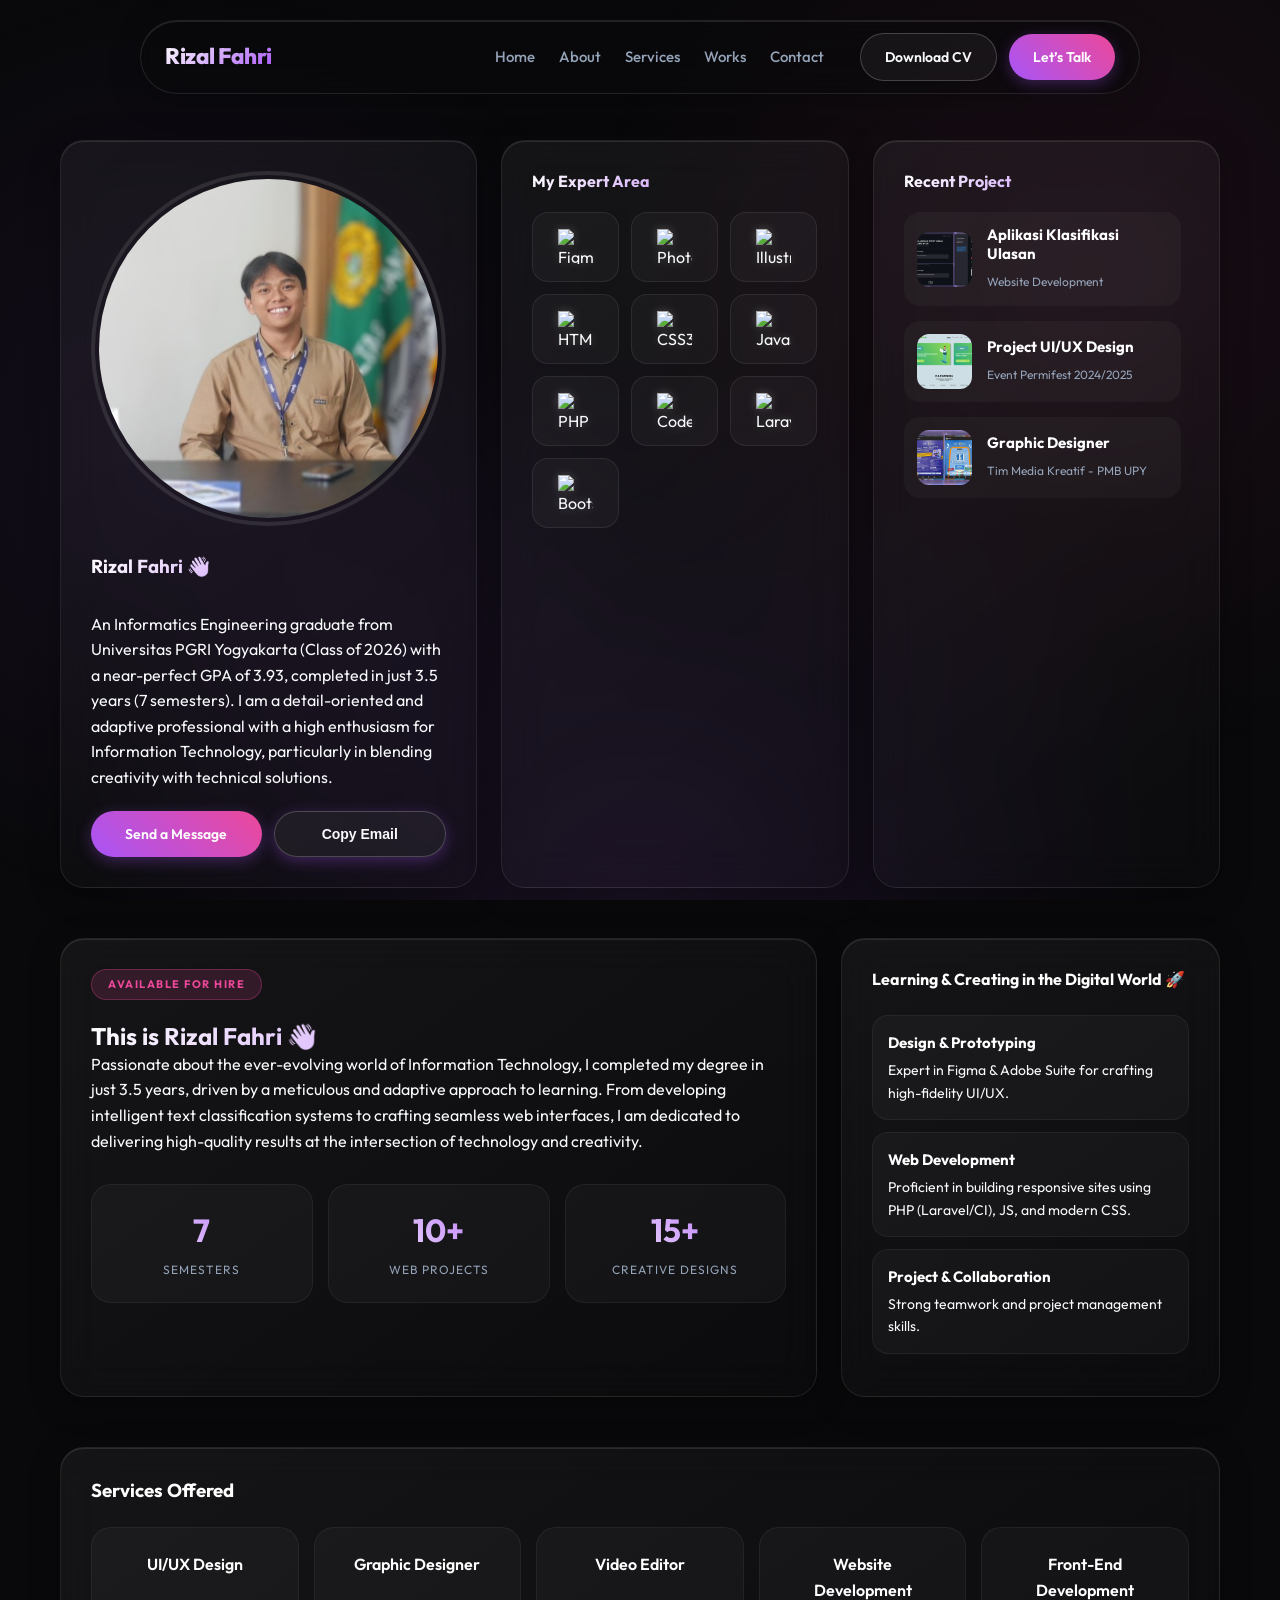
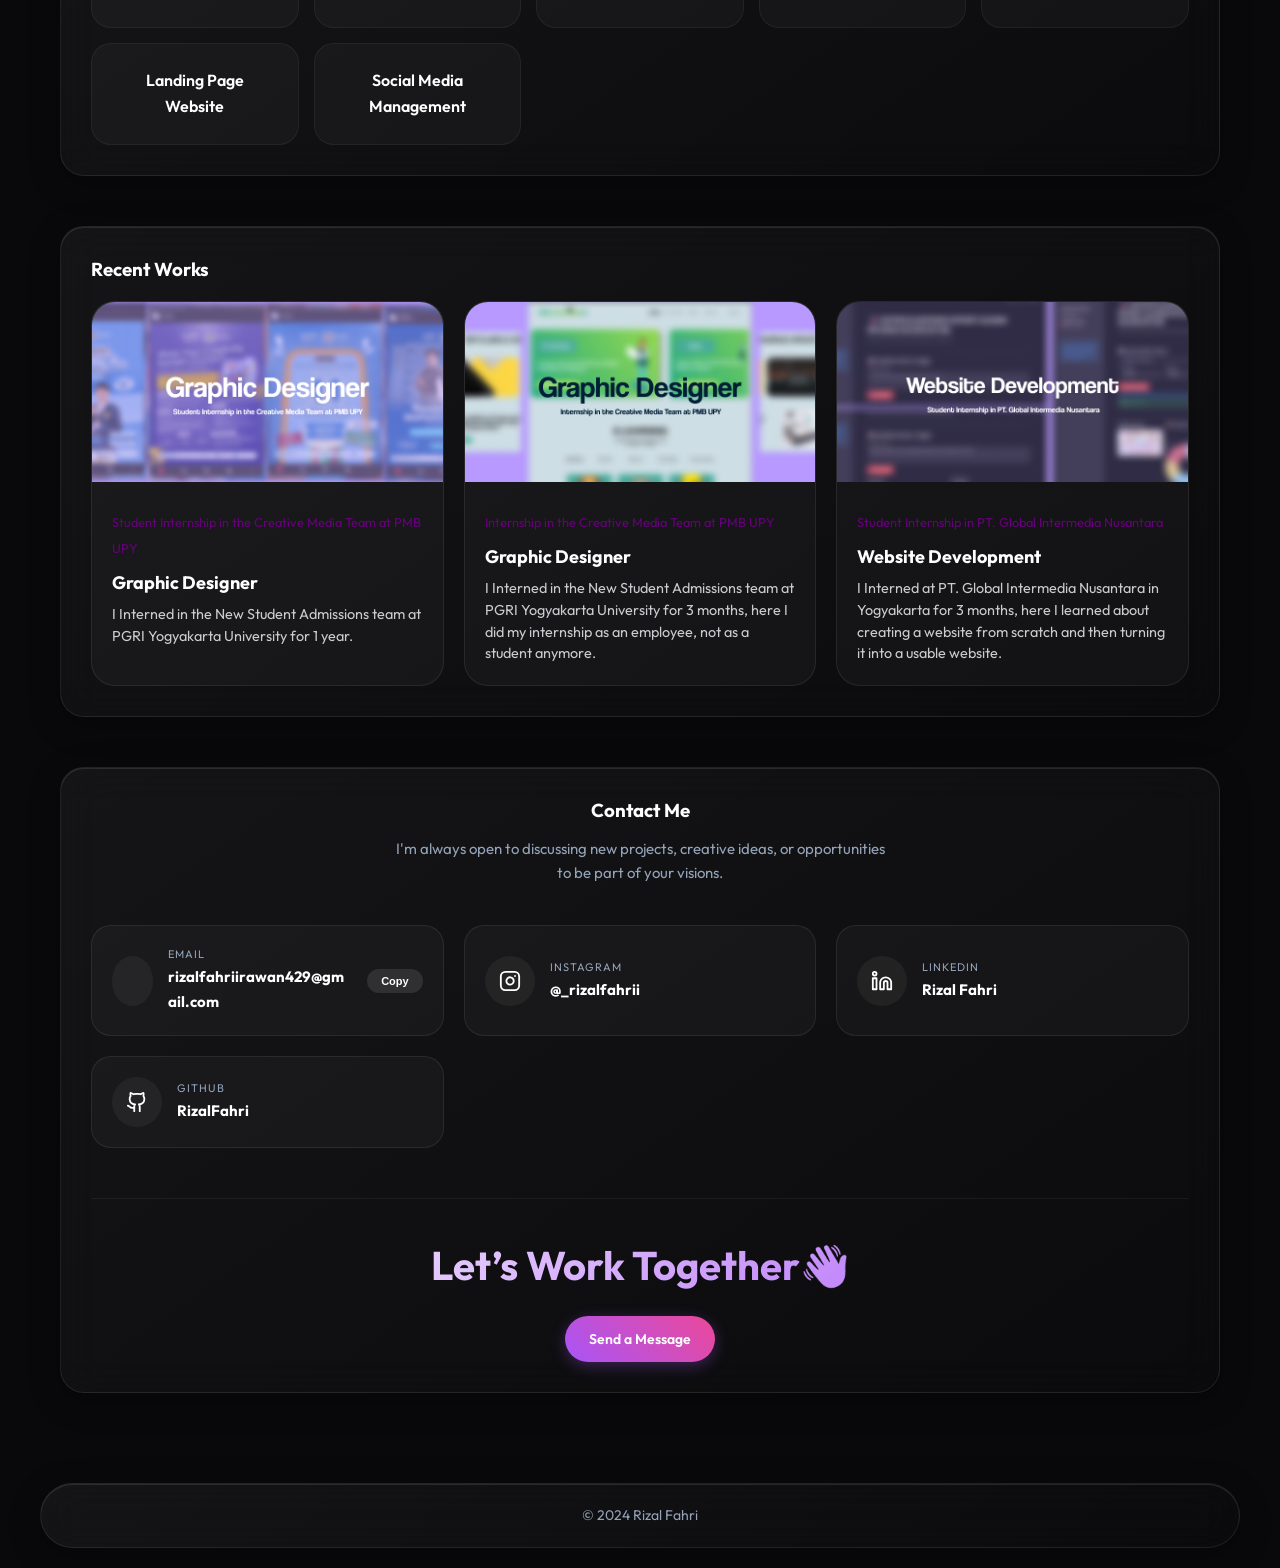
==== index.html @ 6d5fc20e "style: apply AOS strictly to main sections to prevent visual overload" ====
<!DOCTYPE html>
<html lang="id">
<head>
    <meta charset="UTF-8">
    <title>Rizal Fahri | Portfolio</title>
    <meta name="viewport" content="width=device-width, initial-scale=1.0">
    <meta name="google-site-verification" content="IC902IJQ_euRSsDxAEiybWYISAtaV1A0xM_byWF16GA" />
    <link rel="stylesheet" href="style.css">

    <meta name="description" content="Portfolio Rizal Fahri - UI/UX Designer, Web Developer, Graphic Designer">
    <link rel="canonical" href="https://rizalfahri.github.io">
    
    <link rel="preconnect" href="https://fonts.googleapis.com">
    <link rel="preconnect" href="https://fonts.gstatic.com" crossorigin>
    <link href="https://fonts.googleapis.com/css2?family=Outfit:wght@300;400;500;600;700;800&family=Inter:wght@400;500;600&display=swap" rel="stylesheet">
    
    <script type="application/ld+json">
    {
      "@context": "https://schema.org",
      "@type": "Person",
      "name": "Rizal Fahri",
      "url": "https://rizalfahri.github.io",
      "image": "https://rizalfahri.github.io/img/profile.jpg",
      "sameAs": [
        "https://www.instagram.com/_rizalfahrii",
        "https://www.linkedin.com/in/rizal-fahri",
        "https://github.com/RizalFahri"
      ]
    }
    </script>
    <script src="https://unpkg.com/lucide@latest"></script>
    <link href="https://unpkg.com/aos@2.3.1/dist/aos.css" rel="stylesheet">
</head>
<body>
<!-- TsParticles Constellation Background -->
<div id="tsparticles" style="position: fixed; top: 0; left: 0; width: 100%; height: 100%; z-index: -2; pointer-events: none;"></div>

<div class="wrapper">

    <header class="navbar glass">
        <div class="logo text-gradient">Rizal Fahri</div>

        <button class="menu-toggle" id="mobile-menu" aria-label="Toggle Menu">
            <i data-lucide="menu"></i>
        </button>

        <div class="nav-wrapper" id="nav-wrapper">
            <nav>
                <a href="#home" class="nav-link">Home</a>
                <a href="#about" class="nav-link">About</a>
                <a href="#services" class="nav-link">Services</a>
                <a href="#works" class="nav-link">Works</a>
                <a href="#contact" class="nav-link">Contact</a>
            </nav>
            
            <div class="header-actions">
                <a href="https://drive.google.com/file/d/1t-obPDMYSsohDM541l-OSlqkUqWXRCh9/view?usp=sharing" class="btn-cv nav-link" target="_blank" rel="noopener noreferrer">Download CV</a>            
                <a href="https://wa.me/62895380604290?text=Halo%20Rizal,%20saya%20tertarik%20bekerja%20sama%20dengan%20Anda!" 
                    class="talk nav-link" 
                    target="_blank" 
                    rel="noopener noreferrer">
                    Let’s Talk
                </a>
            </div>
        </div>
    </header>

    <main class="container">

        <section id="home" class="grid-home">
            <div class="card profile glass">
                <img src="img/profile.jpg" alt="Profile">
                <h3 class="text-gradient">Rizal Fahri 👋</h3>
                <p class="role"><span id="typed-role"></span></p>
                <p class="desc"><br>
                    An Informatics Engineering graduate from Universitas PGRI Yogyakarta (Class of 2026) with a near-perfect GPA of 3.93, completed in just 3.5 years (7 semesters). I am a detail-oriented and adaptive professional with a high enthusiasm for Information Technology, particularly in blending creativity with technical solutions.
                </p>
                <div class="profile-actions">
                    <a href="mailto:rizalfahriirawan429@gmail.com?subject=Tanya%20Seputar%20Project&body=Halo%20Rizal," 
                    class="btn" 
                    title="Kirim Email Langsung">
                    Send a Message
                    </a>

                    <button class="btn outline" id="copyEmailBtn" onclick="copyEmail()">
                        Copy Email
                    </button>
                </div>
            </div>

            <div class="card glass">
                <h4 class="text-gradient">My Expert Area</h4>
                <div class="expert-grid-icons">
                    <div class="glass-icon-box" title="Figma">
                        <img src="https://upload.wikimedia.org/wikipedia/commons/3/33/Figma-logo.svg" alt="Figma">
                    </div>
                    <div class="glass-icon-box" title="Adobe Photoshop">
                        <img src="https://upload.wikimedia.org/wikipedia/commons/a/af/Adobe_Photoshop_CC_icon.svg" alt="Photoshop">
                    </div>
                    <div class="glass-icon-box" title="Adobe Illustrator">
                        <img src="https://upload.wikimedia.org/wikipedia/commons/f/fb/Adobe_Illustrator_CC_icon.svg" alt="Illustrator">
                    </div>
                    <div class="glass-icon-box" title="HTML5">
                        <img src="https://upload.wikimedia.org/wikipedia/commons/3/38/HTML5_Badge.svg" alt="HTML5">
                    </div>
                    <div class="glass-icon-box" title="CSS3">
                        <img src="https://upload.wikimedia.org/wikipedia/commons/6/62/CSS3_logo.svg" alt="CSS3">
                    </div>
                    <div class="glass-icon-box" title="JavaScript">
                        <img src="https://upload.wikimedia.org/wikipedia/commons/9/99/Unofficial_JavaScript_logo_2.svg" alt="JavaScript">
                    </div>
                    <div class="glass-icon-box" title="PHP">
                        <img src="https://upload.wikimedia.org/wikipedia/commons/2/27/PHP-logo.svg" alt="PHP">
                    </div>
                    <div class="glass-icon-box" title="CodeIgniter">
                        <img src="https://cdn.worldvectorlogo.com/logos/codeigniter.svg" alt="CodeIgniter">
                    </div>
                    <div class="glass-icon-box" title="Laravel">
                        <img src="https://upload.wikimedia.org/wikipedia/commons/9/9a/Laravel.svg" alt="Laravel">
                    </div>
                    <div class="glass-icon-box" title="Bootstrap">
                        <img src="https://upload.wikimedia.org/wikipedia/commons/b/b2/Bootstrap_logo.svg" alt="Bootstrap">
                    </div>
                </div>
            </div>

            <div class="card glass">
                <h4 class="text-gradient">Recent Project</h4>
                <div class="project-grid">
                    <a href="https://klasifikasiulasan-accessbyakai.streamlit.app/" class="project-item">
                        <div class="project-thumb">
                            <img src="img/Web Dev.png" alt="Sistem Informasi">
                        </div>
                        <div class="project-info">
                            <h5>Aplikasi Klasifikasi Ulasan</h5>
                            <span>Website Development</span>
                        </div>
                    </a>
                    <a href="https://www.figma.com/design/iWoaDqBZWLG7aKTeN2Ohsk/UI-UX-COMPETITION-%7C-HMPI-UPY?node-id=0-1&t=qcIzhTaEDErrctwC-1" class="project-item">
                        <div class="project-thumb">
                            <img src="img/UX.png" alt="UI/UX">
                        </div>
                        <div class="project-info">
                            <h5>Project UI/UX Design</h5>
                            <span>Event Permifest 2024/2025</span>
                        </div>
                    </a>
                    <a href="https://www.instagram.com/pmbupy/" class="project-item">
                        <div class="project-thumb">
                            <img src="img/DesainGrafis.png" alt="Graphic Design">
                        </div>
                        <div class="project-info">
                            <h5>Graphic Designer</h5>
                            <span>Tim Media Kreatif - PMB UPY</span>
                        </div>
                    </a>
                </div>
            </div>
        </section>

        <section id="about" class="grid-about">
            <div class="card glass about-main">
                <span class="badge">Available for Hire</span>
                <h2 class="text-gradient">This is Rizal Fahri 👋</h2>
                <p>
                    Passionate about the ever-evolving world of Information Technology, I completed my degree in just 3.5 years, driven by a meticulous and adaptive approach to learning. From developing intelligent text classification systems to crafting seamless web interfaces, I am dedicated to delivering high-quality results at the intersection of technology and creativity.
                </p>
                <div class="stats">
                    <div><strong>7</strong><span>Semesters</span></div>
                    <div><strong>10+</strong><span>Web Projects</span></div>
                    <div><strong>15+</strong><span>Creative Designs</span></div>
                </div>
            </div>
            <div class="card glass">
                <h4>Learning & Creating in the Digital World 🚀</h4><br>
                <div class="skill-group">
                    <div class="skill"><strong> Design & Prototyping</strong> Expert in Figma & Adobe Suite for crafting high-fidelity UI/UX.</div>
                    <div class="skill"><strong>Web Development</strong> Proficient in building responsive sites using PHP (Laravel/CI), JS, and modern CSS.</div>
                    <div class="skill"><strong>Project & Collaboration</strong> Strong teamwork and project management skills.</div>
                </div>
            </div>
        </section>

        <section id="services" class="card glass">
            <h3>Services Offered</h3>
            <div class="services">
                <div class="service">UI/UX Design</div>
                <div class="service">Graphic Designer</div>
                <div class="service">Video Editor</div>
                <div class="service">Website Development</div>
                <div class="service">Front-End Development</div>
                <div class="service">Landing Page Website</div>
                <div class="service">Social Media Management</div>
            </div>
        </section>

        <section id="works" class="card glass">
            <h3>Recent Works</h3>
            <div class="works-container" style="display: grid; grid-template-columns: repeat(auto-fit, minmax(300px, 1fr)); gap: 20px; margin-top: 20px;">
                
                <div class="work-card" style="background: rgba(255, 255, 255, 0.05); border-radius: 20px; overflow: hidden; border: 1px solid rgba(255, 255, 255, 0.1);">
                    <img src="img/graphdesg1.png" alt="NLP Project" style="width: 100%; height: 180px; object-fit: cover;">
                    <div style="padding: 20px;">
                        <span style="font-size: 0.8rem; color: #67007c;">Student Internship in the Creative Media Team at PMB UPY</span>
                        <h4 style="margin: 10px 0;">Graphic Designer</h4>
                        <p style="font-size: 0.9rem; opacity: 0.8; line-height: 1.5;">
                            I Interned in the New Student Admissions team at PGRI Yogyakarta University for 1 year.
                        </p>
                    </div>
                </div>

                <div class="work-card" style="background: rgba(255, 255, 255, 0.05); border-radius: 20px; overflow: hidden; border: 1px solid rgba(255, 255, 255, 0.1);">
                    <img src="img/graphdesg2.png" alt="UI/UX Design" style="width: 100%; height: 180px; object-fit: cover;">
                    <div style="padding: 20px;">
                        <span style="font-size: 0.8rem; color: #67007c;">Internship in the Creative Media Team at PMB UPY</span>
                        <h4 style="margin: 10px 0;">Graphic Designer</h4>
                        <p style="font-size: 0.9rem; opacity: 0.8; line-height: 1.5;">
                            I Interned in the New Student Admissions team at PGRI Yogyakarta University for 3 months, here I did my internship as an employee, not as a student anymore.
                        </p>
                    </div>
                </div>

                <div class="work-card" style="background: rgba(255, 255, 255, 0.05); border-radius: 20px; overflow: hidden; border: 1px solid rgba(255, 255, 255, 0.1);">
                    <img src="img/webdev2.png" alt="Graphic Design" style="width: 100%; height: 180px; object-fit: cover;">
                    <div style="padding: 20px;">
                        <span style="font-size: 0.8rem; color: #67007c;">Student Internship in PT. Global Intermedia Nusantara</span>
                        <h4 style="margin: 10px 0;">Website Development</h4>
                        <p style="font-size: 0.9rem; opacity: 0.8; line-height: 1.5;">
                            I Interned at PT. Global Intermedia Nusantara in Yogyakarta for 3 months, here I learned about creating a website from scratch and then turning it into a usable website.
                        </p>
                    </div>
                </div>

            </div>
        </section>

        <section id="contact">
            <div class="card glass">
                <div class="contact-header">
                    <h3>Contact Me</h3>
                    <p>I'm always open to discussing new projects, creative ideas, or opportunities to be part of your visions.</p>
                </div>

                <div class="contact-grid">
                    <div class="contact-item-box">
                        <div class="contact-icon">
                            <i data-lucide="mail"></i>
                        </div>
                        <div class="contact-text">
                            <span>Email</span>
                            <strong>rizalfahriirawan429@gmail.com</strong>
                        </div>
                        <button class="copy-small" onclick="copyText('rizalfahriirawan429@gmail.com', this)">Copy</button>
                    </div>

                    <a href="https://instagram.com/_rizalfahrii" target="_blank" rel="noopener" class="contact-item-box link">
                        <div class="contact-icon">
                            <svg xmlns="http://www.w3.org/2000/svg" width="24" height="24" viewBox="0 0 24 24" fill="none" stroke="currentColor" stroke-width="2" stroke-linecap="round" stroke-linejoin="round" class="lucide lucide-instagram"><rect width="20" height="20" x="2" y="2" rx="5" ry="5"/><path d="M16 11.37A4 4 0 1 1 12.63 8 4 4 0 0 1 16 11.37z"/><line x1="17.5" x2="17.51" y1="6.5" y2="6.5"/></svg>
                        </div>
                        <div class="contact-text">
                            <span>Instagram</span>
                            <strong>@_rizalfahrii</strong>
                        </div>
                    </a>

                    <a href="https://linkedin.com/in/rizal-fahri" target="_blank" rel="noopener" class="contact-item-box link">
                        <div class="contact-icon">
                            <svg xmlns="http://www.w3.org/2000/svg" width="24" height="24" viewBox="0 0 24 24" fill="none" stroke="currentColor" stroke-width="2" stroke-linecap="round" stroke-linejoin="round" class="lucide lucide-linkedin"><path d="M16 8a6 6 0 0 1 6 6v7h-4v-7a2 2 0 0 0-2-2 2 2 0 0 0-2 2v7h-4v-7a6 6 0 0 1 6-6z"/><rect width="4" height="12" x="2" y="9"/><circle cx="4" cy="4" r="2"/></svg>
                        </div>
                        <div class="contact-text">
                            <span>LinkedIn</span>
                            <strong>Rizal Fahri</strong>
                        </div>
                    </a>

                    <a href="https://github.com/RizalFahri" target="_blank" rel="noopener" class="contact-item-box link">
                        <div class="contact-icon">
                            <svg xmlns="http://www.w3.org/2000/svg" width="24" height="24" viewBox="0 0 24 24" fill="none" stroke="currentColor" stroke-width="2" stroke-linecap="round" stroke-linejoin="round" class="lucide lucide-github"><path d="M15 22v-4a4.8 4.8 0 0 0-1-3.5c3 0 6-2 6-5.5.08-1.25-.27-2.48-1-3.5.28-1.15.28-2.35 0-3.5 0 0-1 0-3 1.5-2.64-.5-5.36-.5-8 0C6 2 5 2 5 2c-.3 1.15-.3 2.35 0 3.5A5.403 5.403 0 0 0 4 9c0 3.5 3 5.5 6 5.5-.39.49-.68 1.05-.85 1.65-.17.6-.22 1.23-.15 1.85v4"/><path d="M9 18c-4.51 2-5-2-7-2"/></svg>
                        </div>
                        <div class="contact-text">
                            <span>GitHub</span>
                            <strong>RizalFahri</strong>
                        </div>
                    </a>
                </div>

                <div class="cta-footer">
                    <h2 class="text-gradient">Let’s Work Together👋</h2>
                    <a href="mailto:rizalfahriirawan429@gmail.com?subject=Tanya%20Seputar%20Project&body=Halo%20Rizal," 
                    class="talk" 
                    title="Kirim Email Langsung">
                    Send a Message
                    </a>
                </div>
            </div>
        </section>

    </main>

    <footer class="footer glass">
        <span>© 2024 Rizal Fahri</span>
    </footer>

</div>
<script>
    // Inisialisasi ikon Lucide
    lucide.createIcons();

    // Fungsi Copy Email
    function copyEmail() {
        const email = "rizalfahriirawan429@gmail.com"; 
        
        navigator.clipboard.writeText(email).then(() => {
            const btn = document.getElementById('copyEmailBtn');
            const originalText = btn.innerText;
            
            btn.innerText = "Copied! ✅";
            btn.classList.add('copied');
            
            setTimeout(() => {
                btn.innerText = originalText;
                btn.classList.remove('copied');
            }, 2000);
        }).catch(err => {
            console.error('Gagal menyalin: ', err);
        });
    }

    // Fungsi Copy Text untuk contact item
    function copyText(text, btn) {
        navigator.clipboard.writeText(text).then(() => {
            const originalText = btn.innerText;
            btn.innerText = "Copied!";
            btn.style.background = "#4BB543";
            setTimeout(() => {
                btn.innerText = originalText;
                btn.style.background = "";
            }, 2000);
        });
    }

    // Mobile Menu Toggle
    const mobileMenuBtn = document.getElementById('mobile-menu');
    const navWrapper = document.getElementById('nav-wrapper');
    const navLinks = document.querySelectorAll('.nav-link');

    mobileMenuBtn.addEventListener('click', () => {
        navWrapper.classList.toggle('active');
        const isActive = navWrapper.classList.contains('active');
        mobileMenuBtn.innerHTML = `<i data-lucide="${isActive ? 'x' : 'menu'}"></i>`;
        lucide.createIcons();
    });

    navLinks.forEach(link => {
        link.addEventListener('click', () => {
            if (navWrapper.classList.contains('active')) {
                navWrapper.classList.remove('active');
                mobileMenuBtn.innerHTML = `<i data-lucide="menu"></i>`;
                lucide.createIcons();
            }
        });
    });
</script>

<script src="https://unpkg.com/aos@2.3.1/dist/aos.js"></script>
<script>
    // Auto-attach animation attributes dynamically for main sections only
    document.querySelectorAll('section').forEach((el, i) => {
        if (!el.hasAttribute('data-aos')) {
            // Terbang silang: Kiri atau Kanan secara bergantian per blok besar (section)
            const direction = (i % 2 === 0) ? 'fade-right' : 'fade-left';
            el.setAttribute('data-aos', direction);
        }
    });

    AOS.init({
        duration: 1000,
        easing: 'ease-out-cubic',
        once: true,
        offset: 50
    });
</script>

<!-- Auto Typing effect for WOW factor -->
<script src="https://unpkg.com/typed.js@2.1.0/dist/typed.umd.js"></script>

<!-- Vanilla-Tilt for 3D Holographic Cards -->
<script src="https://cdnjs.cloudflare.com/ajax/libs/vanilla-tilt/1.8.0/vanilla-tilt.min.js"></script>

<!-- tsParticles for Star Constellation Background -->
<script src="https://cdn.jsdelivr.net/npm/tsparticles@2/tsparticles.bundle.min.js"></script>

<script>
    // Typed.js
    new Typed('#typed-role', {
      strings: ['UI/UX Designer', 'Web Developer', 'Graphic Designer', 'Creative Developer'],
      typeSpeed: 60,
      backSpeed: 40,
      backDelay: 2000,
      loop: true,
      cursorChar: '_'
    });

    // Vanilla-Tilt (apply to all glass cards except navbar)
    if (window.matchMedia("(pointer: fine)").matches) {
        VanillaTilt.init(document.querySelectorAll(".glass:not(.navbar)"), {
            max: 5,
            speed: 400,
            glare: true,
            "max-glare": 0.15,
        });

    }

    // Initialize tsParticles Constellation only on desktop to guarantee smooth scrolling on mobile
    if (window.innerWidth > 768) {
        tsParticles.load("tsparticles", {
          fpsLimit: 60,
      particles: {
        color: { value: "#ffffff" },
        links: {
          color: "#a855f7",
          distance: 150,
          enable: true,
          opacity: 0.2,
          width: 1
        },
        move: {
          enable: true,
          speed: 1,
          direction: "none",
          random: false,
          straight: false,
          outModes: "out"
        },
        number: {
          density: { enable: true, area: 800 },
          value: 40
        },
        opacity: { value: 0.3 },
        shape: { type: "circle" },
        size: { value: { min: 1, max: 3 } }
      },
      interactivity: {
        detectsOn: "window",
        events: {
          onHover: { enable: true, mode: "grab" },
          resize: true
        },
        modes: {
          grab: { distance: 200, links: { opacity: 0.5 } }
        }
      },
      detectRetina: true
    });
    }
</script>

</body>
</html>
---- style.css ----
/* --- 1. ROOT VARIABLES --- */
:root {
    --primary-color: #a855f7; /* Neon purple */
    --secondary-color: #ec4899; /* Neon pink */
    --accent-glow: rgba(168, 85, 247, 0.5);
    
    --bg-dark: #09090b; /* Deep black/grey */
    --text-main: #f8fafc;
    --text-muted: #94a3b8;
    
    --glass-bg: rgba(255, 255, 255, 0.03);
    --glass-border: rgba(255, 255, 255, 0.08);
    
    /* Spasi (Gap) */
    --container-gap: 50px;     
    --card-gap: 24px;          
    --card-padding: 30px;      
}

/* --- 2. RESET & BASE --- */
* { margin: 0; padding: 0; box-sizing: border-box; }

html {
    min-height: 100%;
    scroll-behavior: smooth;
    background-color: var(--bg-dark);
}

body {
    font-family: 'Outfit', 'Inter', system-ui, -apple-system, sans-serif;
    color: var(--text-main);
    line-height: 1.6;
    background-image: 
        radial-gradient(circle at 15% 50%, rgba(168, 85, 247, 0.08) 0%, transparent 40%),
        radial-gradient(circle at 85% 30%, rgba(236, 72, 153, 0.08) 0%, transparent 40%),
        radial-gradient(circle at 50% 100%, rgba(168, 85, 247, 0.1) 0%, transparent 50%);
    background-attachment: fixed;
    overflow-x: hidden;
}

/* Typography Enhancements */
h1, h2, h3, h4, h5 {
    color: #fff;
    font-weight: 700;
    line-height: 1.3;
}
.text-gradient {
    background: linear-gradient(135deg, #fff, #a855f7);
    -webkit-background-clip: text;
    background-clip: text;
    -webkit-text-fill-color: transparent;
}

/* --- 3. LAYOUT WRAPPER --- */
.wrapper { min-height: 100vh; display: flex; flex-direction: column; }
.container { flex: 1; max-width: 1200px; margin: 0 auto; padding: 140px 20px 0; }

/* Global Buttons */
.talk, .btn {
    display: inline-flex; align-items: center; justify-content: center;
    background: linear-gradient(45deg, var(--primary-color), var(--secondary-color));
    color: #fff !important;
    padding: 12px 24px; border-radius: 100px; /* Pill shape */
    font-weight: 600; font-size: 14px; text-decoration: none; border: none; cursor: pointer;
    box-shadow: 0 4px 15px rgba(168, 85, 247, 0.3);
    transition: all 0.3s ease;
    position: relative; overflow: hidden;
}
.talk::after, .btn::after {
    content: ''; position: absolute;
    top: -50%; left: -60%; width: 20%; height: 200%;
    background: rgba(255,255,255,0.3);
    transform: rotate(30deg);
    transition: all 0.6s ease-in-out;
}
.talk:hover::after, .btn:hover::after {
    left: 120%;
}
.talk:hover, .btn:hover {
    transform: translateY(-2px) scale(1.02);
    box-shadow: 0 8px 25px rgba(236, 72, 153, 0.5);
}

.btn.outline, .btn-cv {
    display: inline-flex; align-items: center; justify-content: center;
    background: rgba(255, 255, 255, 0.05);
    border: 1px solid rgba(255, 255, 255, 0.2);
    color: var(--text-main) !important;
    padding: 12px 24px; border-radius: 100px;
    font-weight: 600; font-size: 14px; text-decoration: none;
    transition: all 0.3s ease;
}
.btn.outline:hover, .btn-cv:hover {
    background: rgba(255, 255, 255, 0.1);
    border-color: #fff;
}
.btn.copied { background: #10b981; border-color: #10b981; color: #fff !important; box-shadow: 0 4px 15px rgba(16, 185, 129, 0.4); }

.profile-actions { display: flex; gap: 12px; margin-top: 20px; }
.profile-actions .btn { flex: 1; }

section { scroll-margin-top: 140px; margin-bottom: var(--container-gap); }

/* --- 4. GLASS COMPONENT --- */
.glass {
    background: linear-gradient(145deg, rgba(255,255,255,0.05) 0%, rgba(255,255,255,0.01) 100%);
    backdrop-filter: blur(20px); -webkit-backdrop-filter: blur(20px);
    border-radius: 24px;
    border: 1px solid var(--glass-border);
    box-shadow: 0 8px 32px 0 rgba(0, 0, 0, 0.3), inset 0 1px 0 rgba(255,255,255,0.1);
    transition: transform 0.4s cubic-bezier(0.175, 0.885, 0.32, 1.275), box-shadow 0.4s ease, border-color 0.4s ease;
}
.card { padding: var(--card-padding); }
.glass:hover {
    border-color: rgba(168, 85, 247, 0.3);
    box-shadow: 0 15px 40px rgba(168, 85, 247, 0.15), inset 0 1px 0 rgba(255,255,255,0.2);
}

/* --- 5. NAVBAR --- */
.navbar {
    position: fixed; top: 20px; left: 50%; transform: translateX(-50%);
    max-width: 1000px; width: calc(100% - 40px);
    padding: 12px 24px;
    display: flex; justify-content: space-between; align-items: center;
    z-index: 1000;
    border-radius: 100px; /* pill navbar */
    background: rgba(9, 9, 11, 0.5); /* dark glass */
    border: 1px solid rgba(255,255,255,0.1);
    backdrop-filter: blur(20px); -webkit-backdrop-filter: blur(20px);
}
.navbar .logo { font-weight: 800; font-size: 1.4rem; color: #fff; letter-spacing: -0.5px; }
.nav-wrapper { display: flex; align-items: center; gap: 24px; }
.navbar nav { display: flex; align-items: center; }
.navbar nav a {
    margin: 0 12px; font-size: 15px; font-weight: 500;
    color: var(--text-muted); text-decoration: none; transition: 0.3s;
}
.navbar nav a:hover { color: #fff; text-shadow: 0 0 10px rgba(255,255,255,0.5); }
.header-actions { display: flex; gap: 12px; align-items: center; }

.menu-toggle { display: none; background: transparent; border: none; color: #fff; cursor: pointer; font-size: 24px; }

/* --- 6. HOME --- */
.grid-home { display: grid; grid-template-columns: 1.2fr 1fr 1fr; gap: var(--card-gap); }
.profile img { width: 100%; border-radius: 50%; aspect-ratio: 1; object-fit: cover; margin-bottom: 20px; border: 4px solid rgba(255,255,255,0.1); padding: 4px; transition: transform 0.5s ease; }
.profile:hover img { transform: scale(1.05) rotate(2deg); border-color: rgba(168,85,247,0.5); }
.role { font-size: 14px; font-weight: 600; color: var(--primary-color); margin-bottom: 8px; text-transform: uppercase; letter-spacing: 1px; }

/* --- 7. EXPERT AREA --- */
.expert-grid-icons { display: grid; grid-template-columns: repeat(auto-fill, minmax(65px, 1fr)); gap: 12px; margin-top: 20px; }
.glass-icon-box {
    background: rgba(255, 255, 255, 0.03); height: 70px; display: flex; align-items: center; justify-content: center;
    border-radius: 16px; border: 1px solid var(--glass-border); transition: 0.3s;
}
.glass-icon-box:hover { background: rgba(255, 255, 255, 0.1); transform: translateY(-5px) scale(1.1); box-shadow: 0 10px 20px rgba(0,0,0,0.5); border-color: rgba(168,85,247,0.4); }
.glass-icon-box img { max-width: 35px; max-height: 35px; filter: drop-shadow(0 0 5px rgba(255,255,255,0.2)); }

/* --- 8. RECENT PROJECTS --- */
.project-grid { display: grid; grid-template-columns: 1fr; gap: 15px; margin-top: 20px; max-height: 350px; overflow-y: auto; padding-right: 8px; }
.project-item {
    display: flex; align-items: center; gap: 15px; text-decoration: none; padding: 12px;
    background: rgba(255,255,255,0.03); border-radius: 16px; border: 1px solid transparent; transition: 0.3s;
}
.project-item:hover { background: rgba(255,255,255,0.08); border-color: rgba(168,85,247,0.3); transform: translateX(5px); }
.project-thumb { width: 55px; height: 55px; border-radius: 12px; overflow: hidden; flex-shrink: 0; }
.project-thumb img { width: 100%; height: 100%; object-fit: cover; }
.project-info h5 { font-size: 15px; color: #fff; margin-bottom: 4px; }
.project-info span { font-size: 12px; color: var(--text-muted); }

/* CSS Scrollbar for cool effect */
::-webkit-scrollbar { width: 8px; }
::-webkit-scrollbar-track { background: var(--bg-dark); }
::-webkit-scrollbar-thumb { background: rgba(255,255,255,0.1); border-radius: 10px; }
::-webkit-scrollbar-thumb:hover { background: var(--primary-color); }

/* --- 9. ABOUT --- */
.grid-about { display: grid; grid-template-columns: 2fr 1fr; gap: var(--card-gap); }
.badge {
    display: inline-block; background: rgba(236, 72, 153, 0.15); color: var(--secondary-color);
    padding: 6px 16px; border-radius: 100px; font-size: 11px; font-weight: 700; text-transform: uppercase;
    letter-spacing: 1.5px; margin-bottom: 20px; border: 1px solid rgba(236,72,153,0.3);
}
.stats { display: grid; grid-template-columns: repeat(3, 1fr); gap: 15px; margin-top: 30px; }
.stats div {
    background: rgba(255,255,255,0.03); padding: 20px 15px; border-radius: 20px; text-align: center;
    border: 1px solid rgba(255,255,255,0.05); transition: 0.3s;
}
.stats div:hover { transform: translateY(-5px); border-color: rgba(168,85,247,0.3); background: rgba(255,255,255,0.06); }
.stats strong { display: block; font-size: 2rem; background: linear-gradient(45deg, #fff, #a855f7); -webkit-background-clip: text; background-clip: text; -webkit-text-fill-color: transparent; }
.stats span { font-size: 12px; color: var(--text-muted); letter-spacing: 1px; text-transform: uppercase; }

/* Skills List */
.skill-group .skill {
    padding: 15px; background: rgba(255,255,255,0.03); border-radius: 16px; margin-bottom: 12px;
    font-size: 14px; border: 1px solid rgba(255,255,255,0.05);
}
.skill-group .skill strong { color: #fff; display: block; margin-bottom: 4px; font-size: 15px; }

/* --- 10. SERVICES --- */
.services { display: grid; grid-template-columns: repeat(auto-fit, minmax(180px, 1fr)); gap: 15px; margin-top: 25px; }
.service {
    padding: 24px; background: rgba(255,255,255,0.03); border-radius: 20px; text-align: center;
    font-weight: 600; border: 1px solid rgba(255,255,255,0.05); transition: 0.3s; color: #fff;
}
.service:hover { background: rgba(168,85,247,0.1); border-color: rgba(168,85,247,0.4); transform: scale(1.03); box-shadow: 0 10px 30px rgba(168,85,247,0.15); }

/* --- WORKS OVERRIDES --- */
.works-container { display: grid; grid-template-columns: repeat(auto-fit, minmax(300px, 1fr)); gap: 24px; margin-top: 25px; }
.work-card {
    transition: all 0.4s cubic-bezier(0.175, 0.885, 0.32, 1.275); background: rgba(255,255,255,0.03) !important;
    border: 1px solid rgba(255,255,255,0.08) !important; border-radius: 24px !important; overflow: hidden;
}
.work-card:hover {
    transform: translateY(-10px) !important;
    box-shadow: 0 15px 40px rgba(168,85,247,0.2) !important;
    border-color: rgba(168,85,247,0.4) !important;
}
.work-card h4 { font-size: 18px; color: #fff; }

/* --- 11. CONTACT --- */
.contact-header { text-align: center; margin-bottom: 40px; }
.contact-header p { font-size: 15px; color: var(--text-muted); max-width: 500px; margin: 15px auto 0; }
.contact-grid { display: grid; grid-template-columns: repeat(auto-fit, minmax(260px, 1fr)); gap: 20px; margin-bottom: 50px; }
.contact-item-box {
    display: flex; align-items: center; gap: 15px; padding: 20px;
    background: rgba(255, 255, 255, 0.03); border: 1px solid var(--glass-border); border-radius: 20px;
    text-decoration: none; color: inherit; transition: all 0.3s ease; position: relative;
}
.contact-item-box:hover {
    background: rgba(255, 255, 255, 0.08); transform: translateY(-5px); border-color: var(--primary-color);
    box-shadow: 0 10px 30px rgba(168,85,247,0.15);
}
.contact-icon {
    font-size: 24px; background: rgba(255,255,255,0.05); width: 50px; height: 50px;
    display: flex; align-items: center; justify-content: center; border-radius: 50%;
}
.contact-text span { display: block; font-size: 11px; color: var(--text-muted); text-transform: uppercase; letter-spacing: 1px; }
.contact-text strong { font-size: 15px; word-break: break-all; color: #fff; }
.copy-small { background: rgba(255,255,255,0.1); color: #fff; border: none; padding: 6px 14px; border-radius: 100px; font-size: 11px; cursor: pointer; font-weight: 600; margin-left: auto; transition: 0.3s; }
.copy-small:hover { background: var(--primary-color); }

.contact-icon svg, .contact-icon i { width: 22px; height: 22px; color: #fff; stroke-width: 2; transition: 0.3s; }
.contact-item-box:hover .contact-icon svg, .contact-item-box:hover .contact-icon i { color: var(--secondary-color); transform: scale(1.15); }

.cta-footer { text-align: center; padding-top: 40px; border-top: 1px solid rgba(255,255,255,0.05); }
.cta-footer h2 { margin-bottom: 25px; font-size: 2.5rem; }

/* --- 12. FOOTER --- */
.footer { margin: 40px auto 20px; width: calc(100% - 40px); max-width: 1200px; padding: 20px; text-align: center; font-size: 14px; color: var(--text-muted); border-radius: 100px; }

/* --- 13. RESPONSIVE --- */
@media (max-width: 992px) { .grid-home { grid-template-columns: 1fr 1fr; } }
@media (max-width: 768px) {
    :root { --container-gap: 40px; }
    body { background-attachment: scroll !important; }
    body::before, body::after, html::before {
        animation: none !important; /* Meringankan beban render saat scroll di HP */
        filter: blur(70px) !important;
    }
    .navbar { padding: 12px 20px; width: calc(100% - 30px); border-radius: 100px; }
    .menu-toggle { display: flex; align-items: center; justify-content: center; }
    .nav-wrapper {
        position: absolute; top: calc(100% + 15px); left: 0; right: 0;
        background: rgba(9, 9, 11, 0.95); backdrop-filter: blur(25px); -webkit-backdrop-filter: blur(25px);
        flex-direction: column; padding: 24px; gap: 20px; border-radius: 24px;
        border: 1px solid var(--glass-border); box-shadow: 0 20px 40px rgba(0,0,0,0.5);
        clip-path: polygon(0 0, 100% 0, 100% 0, 0 0); opacity: 0; visibility: hidden; transition: all 0.4s ease-in-out;
    }
    .nav-wrapper.active { clip-path: polygon(0 0, 100% 0, 100% 100%, 0% 100%); opacity: 1; visibility: visible; }
    .navbar nav { flex-direction: column; width: 100%; gap: 10px; }
    .navbar nav a { margin: 0; font-size: 16px; padding: 12px; width: 100%; text-align: center; border-radius: 12px; background: rgba(255,255,255,0.03); }
    .navbar nav a:active { background: rgba(168, 85, 247, 0.2); }
    .header-actions { flex-direction: column; width: 100%; }
    .header-actions .btn-cv, .header-actions .talk { width: 100%; }
    .grid-home, .grid-about { grid-template-columns: 1fr; }
    .stats { grid-template-columns: 1fr 1fr 1fr; }
    .profile img { max-width: 250px; margin: 0 auto 20px; display: block; }
}
@media (max-width: 480px) { .contact-grid { grid-template-columns: 1fr; } .stats { grid-template-columns: 1fr; } }
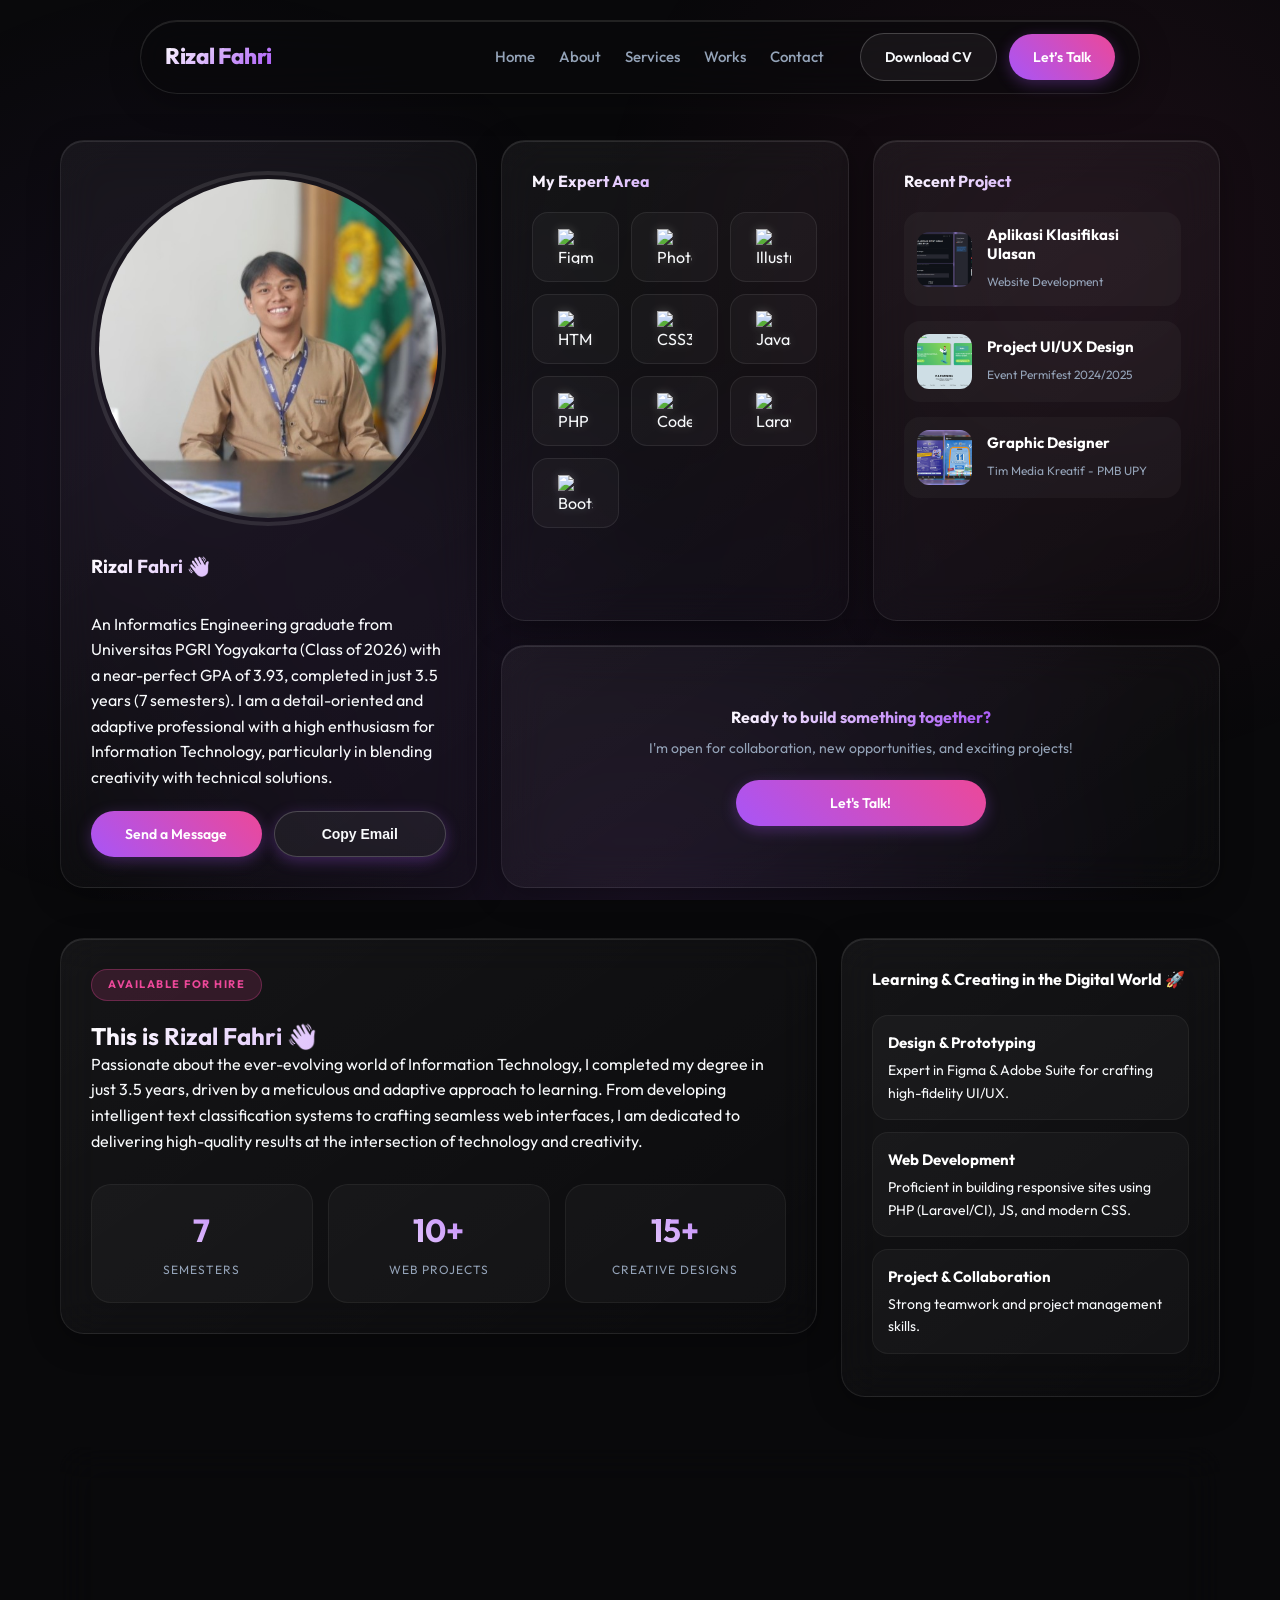
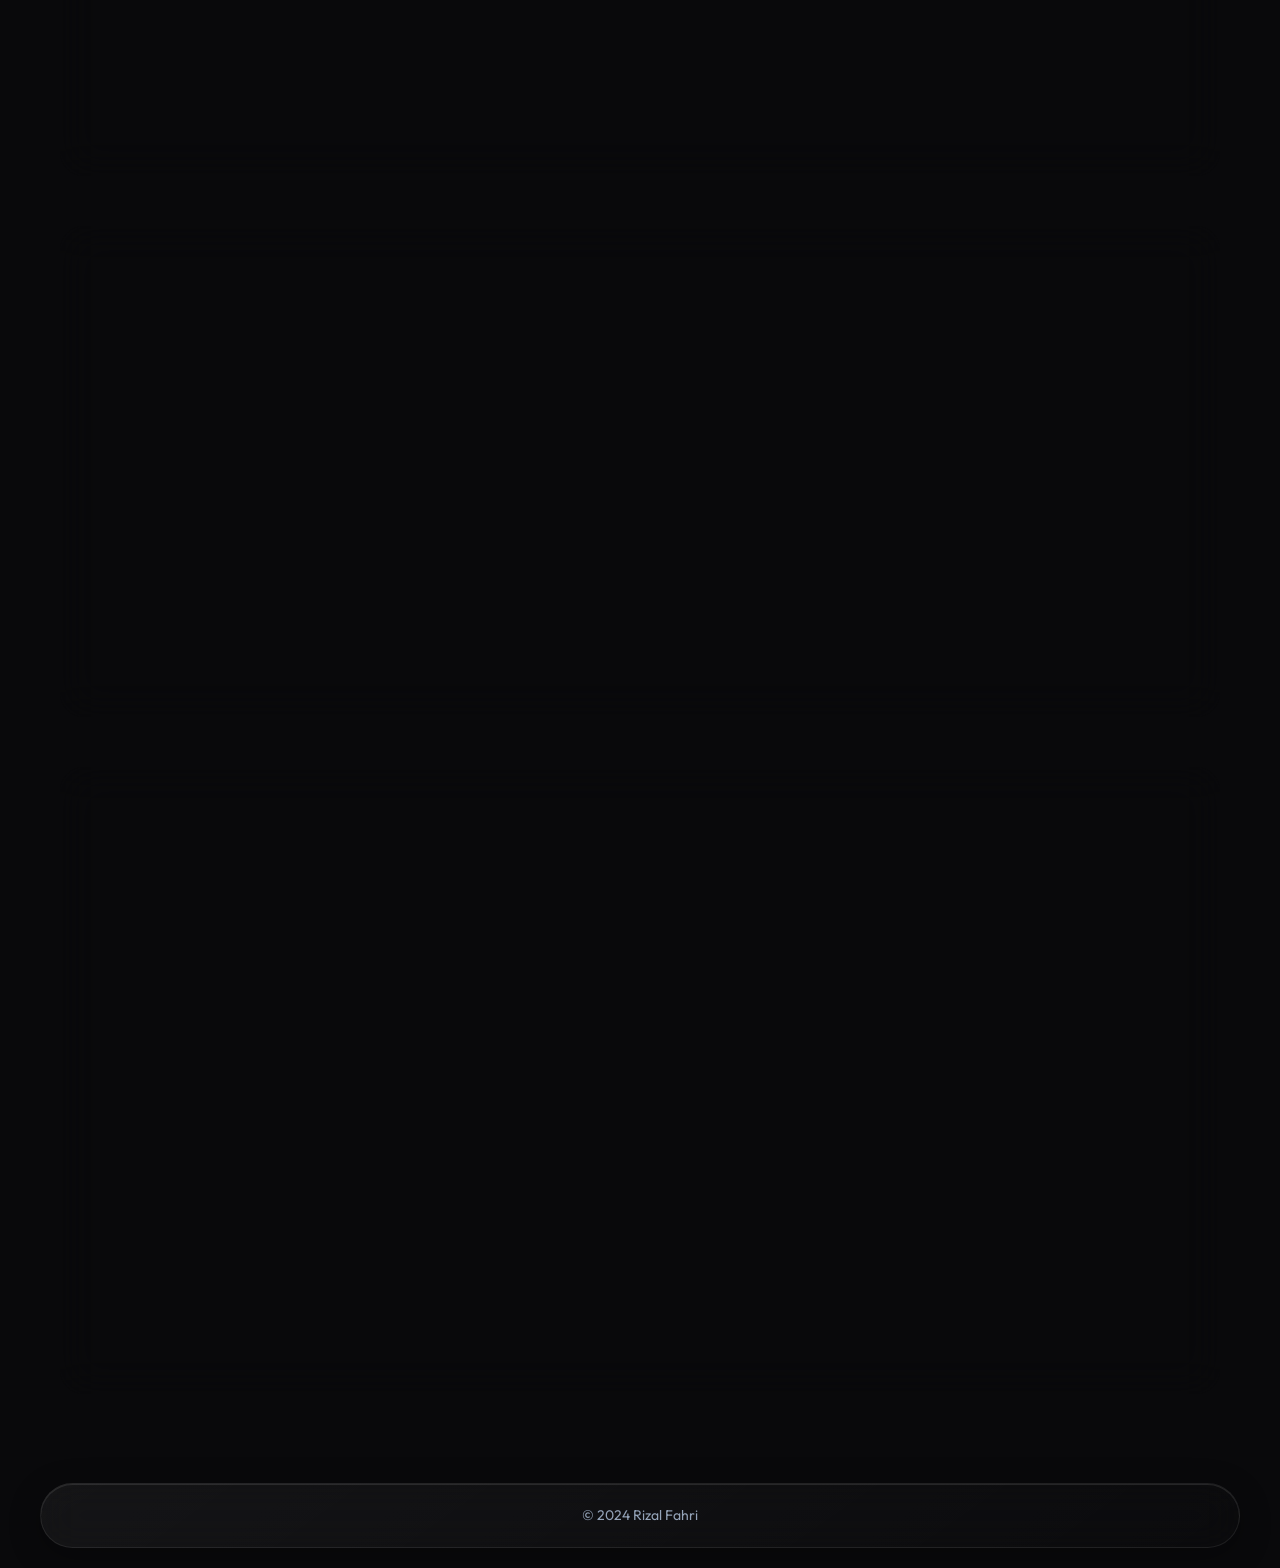
==== commit f5cbca6c: "feat: add CTA block to fill bottom void evenly in home grid section" ====
--- a/index.html
+++ b/index.html
@@ -155,6 +155,17 @@
                         </div>
                     </a>
                 </div>
+            </div>
+
+            <!-- New Let's Talk CTA to fill grid void perfectly -->
+            <div class="card glass cta-home">
+                <h4 class="text-gradient">Ready to build something together?</h4>
+                <p style="font-size: 14px; margin-top: 10px; margin-bottom: 20px; color: var(--text-muted);">
+                    I'm open for collaboration, new opportunities, and exciting projects!
+                </p>
+                <a href="mailto:rizalfahriirawan429@gmail.com" class="btn" style="width: 100%; max-width: 250px;">
+                    Let's Talk!
+                </a>
             </div>
         </section>
 
--- a/style.css
+++ b/style.css
@@ -141,7 +141,9 @@
 .menu-toggle { display: none; background: transparent; border: none; color: #fff; cursor: pointer; font-size: 24px; }
 
 /* --- 6. HOME --- */
-.grid-home { display: grid; grid-template-columns: 1.2fr 1fr 1fr; gap: var(--card-gap); }
+.grid-home { display: grid; grid-template-columns: 1.2fr 1fr 1fr; gap: var(--card-gap); align-items: stretch; }
+.profile { grid-row: span 2; height: 100%; }
+.cta-home { grid-column: span 2; display: flex; flex-direction: column; align-items: center; justify-content: center; text-align: center; }
 .profile img { width: 100%; border-radius: 50%; aspect-ratio: 1; object-fit: cover; margin-bottom: 20px; border: 4px solid rgba(255,255,255,0.1); padding: 4px; transition: transform 0.5s ease; }
 .profile:hover img { transform: scale(1.05) rotate(2deg); border-color: rgba(168,85,247,0.5); }
 .role { font-size: 14px; font-weight: 600; color: var(--primary-color); margin-bottom: 8px; text-transform: uppercase; letter-spacing: 1px; }
@@ -174,7 +176,7 @@
 ::-webkit-scrollbar-thumb:hover { background: var(--primary-color); }
 
 /* --- 9. ABOUT --- */
-.grid-about { display: grid; grid-template-columns: 2fr 1fr; gap: var(--card-gap); }
+.grid-about { display: grid; grid-template-columns: 2fr 1fr; gap: var(--card-gap); align-items: start; }
 .badge {
     display: inline-block; background: rgba(236, 72, 153, 0.15); color: var(--secondary-color);
     padding: 6px 16px; border-radius: 100px; font-size: 11px; font-weight: 700; text-transform: uppercase;
@@ -249,7 +251,11 @@
 .footer { margin: 40px auto 20px; width: calc(100% - 40px); max-width: 1200px; padding: 20px; text-align: center; font-size: 14px; color: var(--text-muted); border-radius: 100px; }
 
 /* --- 13. RESPONSIVE --- */
-@media (max-width: 992px) { .grid-home { grid-template-columns: 1fr 1fr; } }
+@media (max-width: 992px) { 
+    .grid-home { grid-template-columns: 1fr 1fr; }
+    .profile { grid-row: span 1; }
+    .cta-home { grid-column: span 2; }
+}
 @media (max-width: 768px) {
     :root { --container-gap: 40px; }
     body { background-attachment: scroll !important; }
@@ -273,6 +279,7 @@
     .header-actions { flex-direction: column; width: 100%; }
     .header-actions .btn-cv, .header-actions .talk { width: 100%; }
     .grid-home, .grid-about { grid-template-columns: 1fr; }
+    .cta-home { grid-column: span 1; }
     .stats { grid-template-columns: 1fr 1fr 1fr; }
     .profile img { max-width: 250px; margin: 0 auto 20px; display: block; }
 }
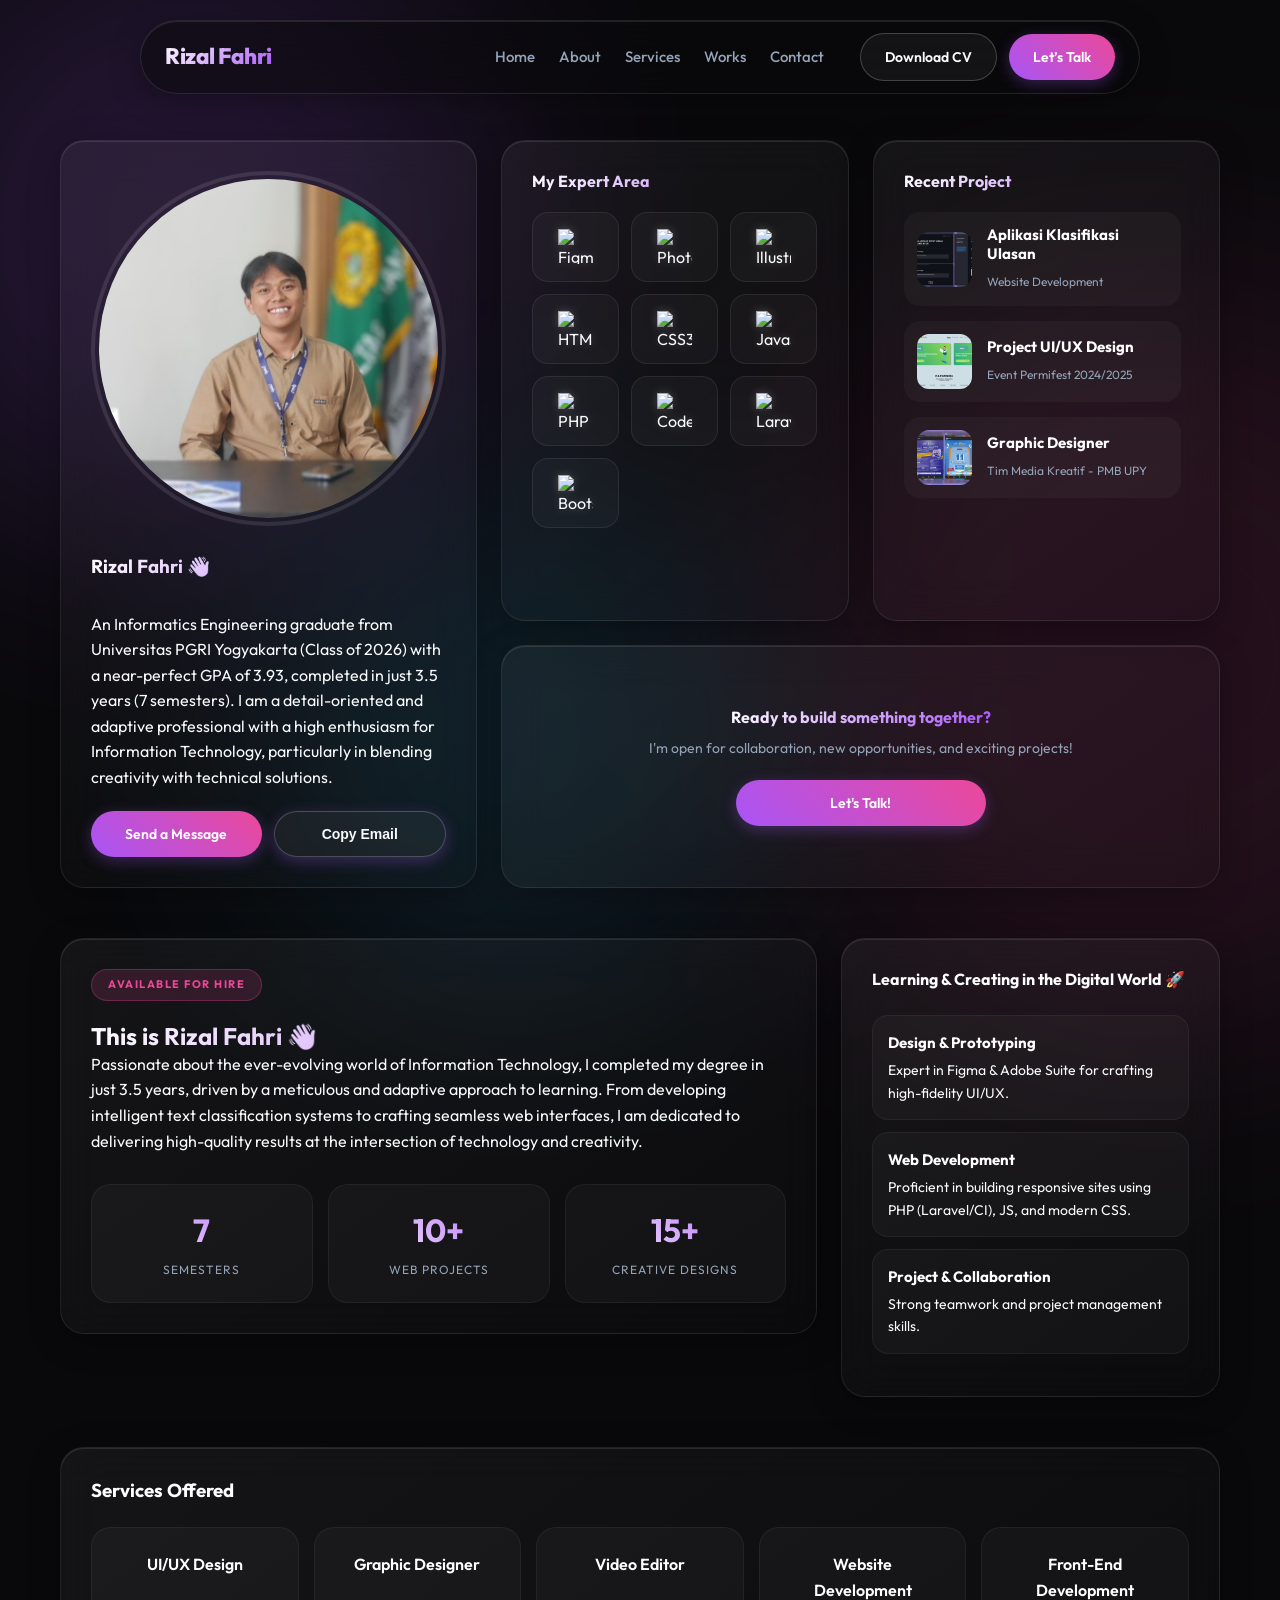
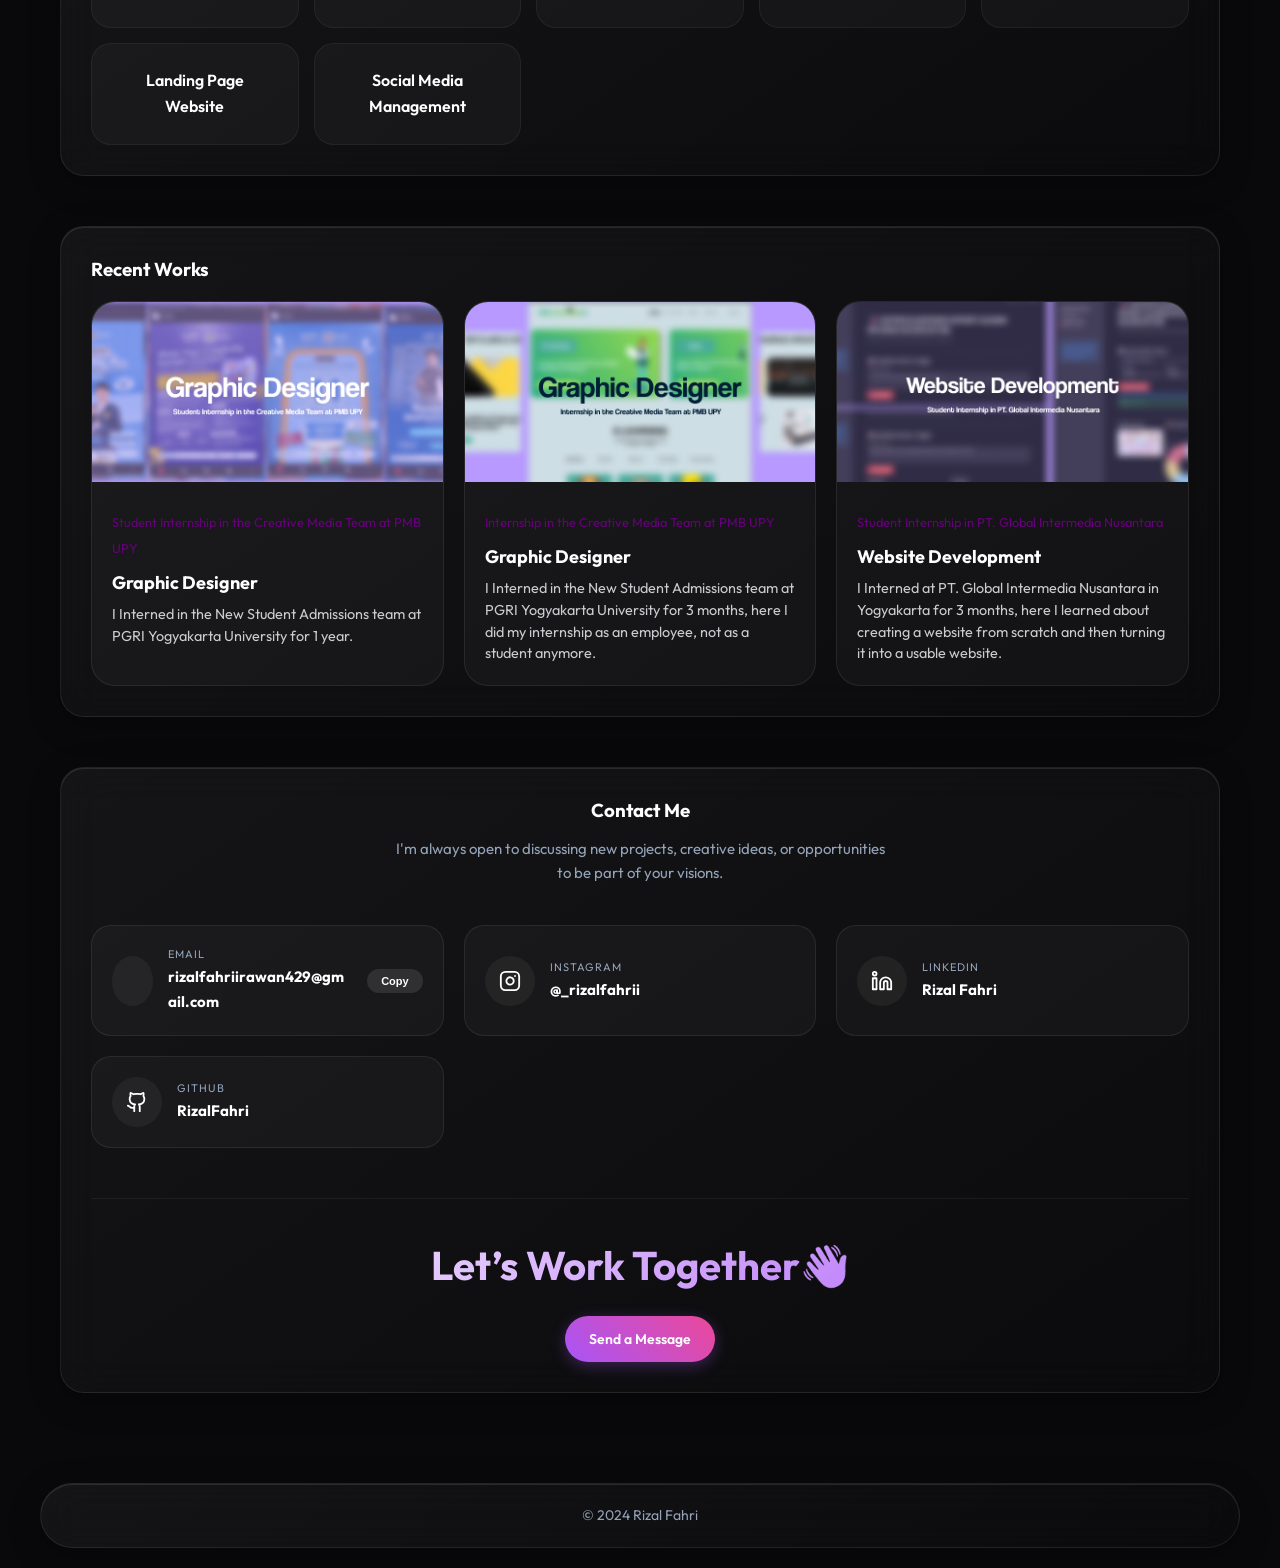
==== commit 16114ba1: "new" ====
--- a/index.html
+++ b/index.html
@@ -32,6 +32,11 @@
     <link href="https://unpkg.com/aos@2.3.1/dist/aos.css" rel="stylesheet">
 </head>
 <body>
+<!-- Parallax Orbs -->
+<div class="rellax parallax-orb orb-1" data-rellax-speed="-4"></div>
+<div class="rellax parallax-orb orb-2" data-rellax-speed="5"></div>
+<div class="rellax parallax-orb orb-3" data-rellax-speed="-2"></div>
+
 <!-- TsParticles Constellation Background -->
 <div id="tsparticles" style="position: fixed; top: 0; left: 0; width: 100%; height: 100%; z-index: -2; pointer-events: none;"></div>
 
@@ -398,6 +403,9 @@
 <!-- Vanilla-Tilt for 3D Holographic Cards -->
 <script src="https://cdnjs.cloudflare.com/ajax/libs/vanilla-tilt/1.8.0/vanilla-tilt.min.js"></script>
 
+<!-- Rellax for Background Parallax -->
+<script src="https://cdnjs.cloudflare.com/ajax/libs/rellax/1.12.1/rellax.min.js"></script>
+
 <!-- tsParticles for Star Constellation Background -->
 <script src="https://cdn.jsdelivr.net/npm/tsparticles@2/tsparticles.bundle.min.js"></script>
 
@@ -420,8 +428,17 @@
             glare: true,
             "max-glare": 0.15,
         });
-
     }
+
+    // Rellax Parallax
+    var rellax = new Rellax('.rellax', {
+        speed: -2,
+        center: false,
+        wrapper: null,
+        round: true,
+        vertical: true,
+        horizontal: false
+    });
 
     // Initialize tsParticles Constellation only on desktop to guarantee smooth scrolling on mobile
     if (window.innerWidth > 768) {
--- a/style.css
+++ b/style.css
@@ -30,13 +30,21 @@
     font-family: 'Outfit', 'Inter', system-ui, -apple-system, sans-serif;
     color: var(--text-main);
     line-height: 1.6;
-    background-image: 
-        radial-gradient(circle at 15% 50%, rgba(168, 85, 247, 0.08) 0%, transparent 40%),
-        radial-gradient(circle at 85% 30%, rgba(236, 72, 153, 0.08) 0%, transparent 40%),
-        radial-gradient(circle at 50% 100%, rgba(168, 85, 247, 0.1) 0%, transparent 50%);
-    background-attachment: fixed;
     overflow-x: hidden;
 }
+
+/* --- PARALLAX BACKGROUND ORBS --- */
+.parallax-orb {
+    position: absolute;
+    border-radius: 50%;
+    filter: blur(120px);
+    z-index: -3;
+    pointer-events: none;
+    opacity: 0.8;
+}
+.orb-1 { width: 50vw; height: 50vw; background: rgba(168, 85, 247, 0.2); top: -10%; left: -10%; }
+.orb-2 { width: 60vw; height: 60vw; background: rgba(236, 72, 153, 0.15); top: 30%; right: -20%; }
+.orb-3 { width: 40vw; height: 40vw; background: rgba(56, 189, 248, 0.15); bottom: -10%; left: 20%; }
 
 /* Typography Enhancements */
 h1, h2, h3, h4, h5 {
@@ -258,11 +266,7 @@
 }
 @media (max-width: 768px) {
     :root { --container-gap: 40px; }
-    body { background-attachment: scroll !important; }
-    body::before, body::after, html::before {
-        animation: none !important; /* Meringankan beban render saat scroll di HP */
-        filter: blur(70px) !important;
-    }
+    .parallax-orb { filter: blur(70px); opacity: 0.5; }
     .navbar { padding: 12px 20px; width: calc(100% - 30px); border-radius: 100px; }
     .menu-toggle { display: flex; align-items: center; justify-content: center; }
     .nav-wrapper {
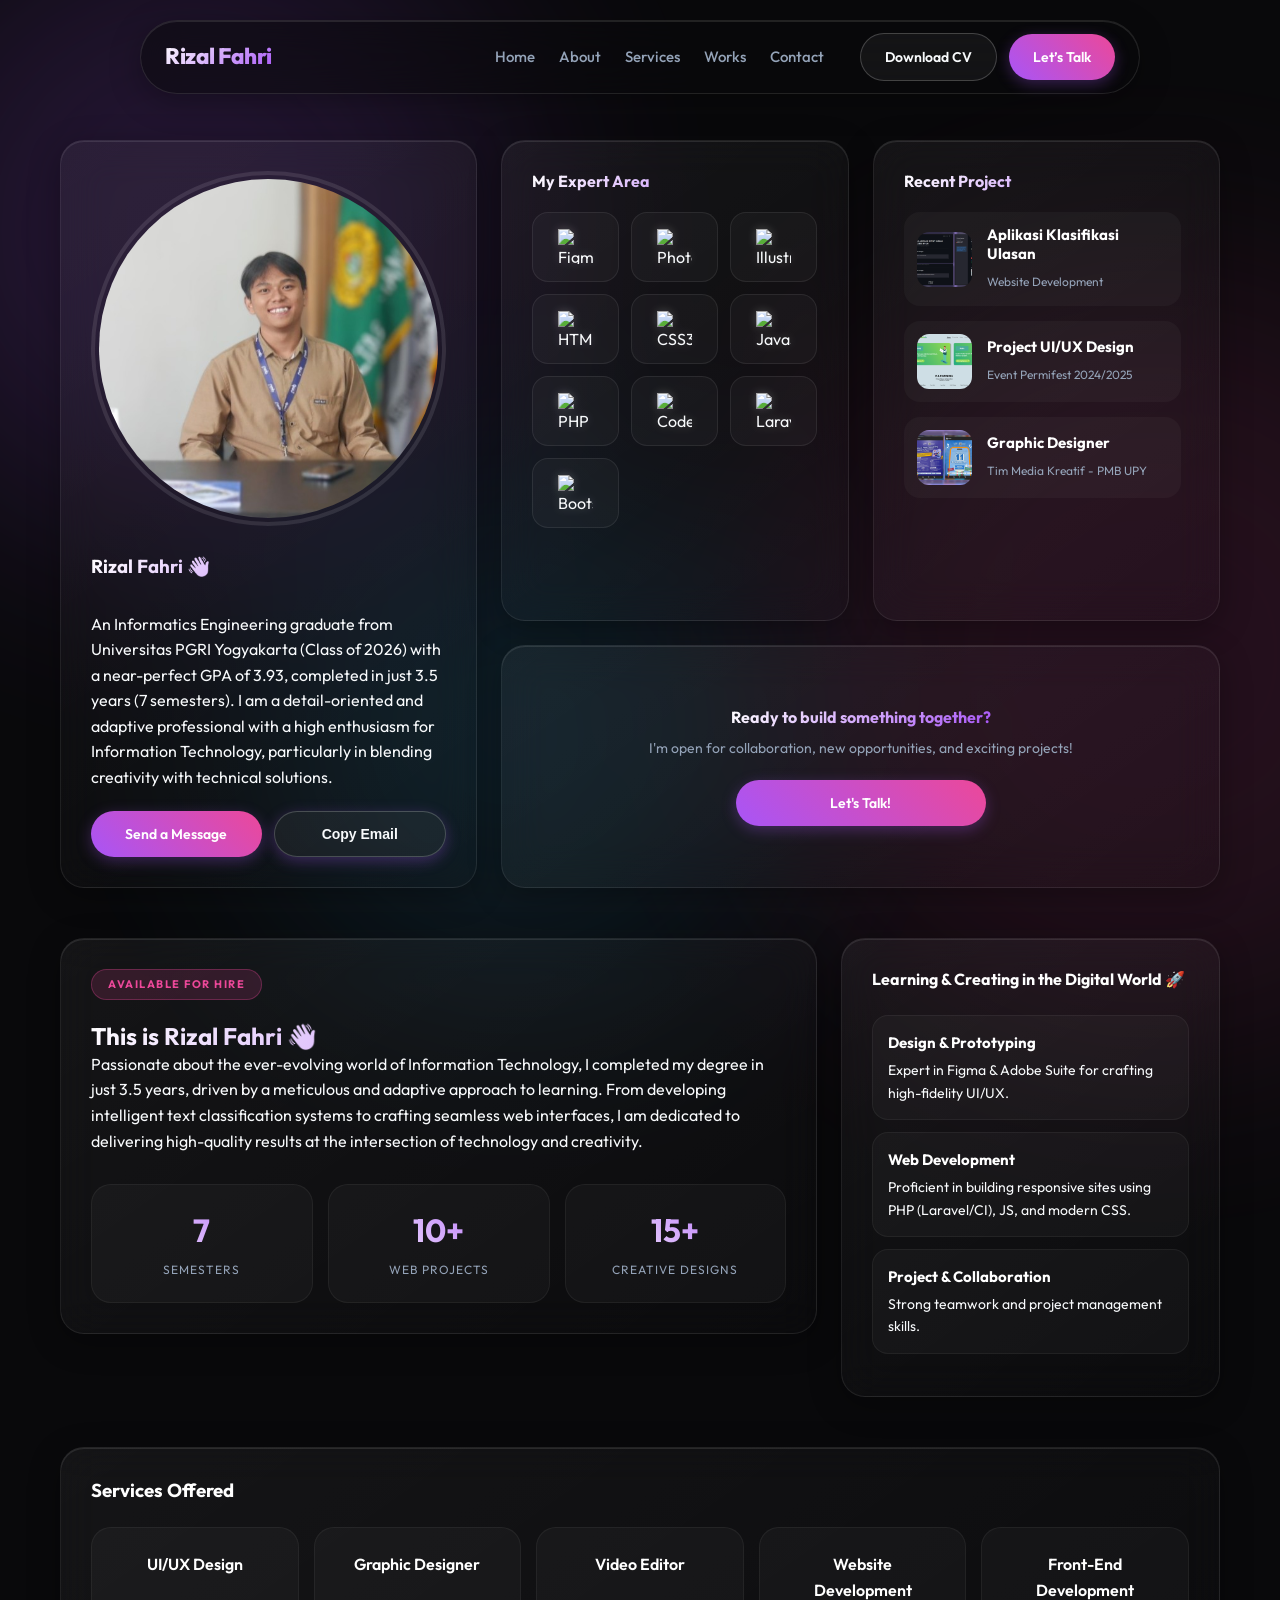
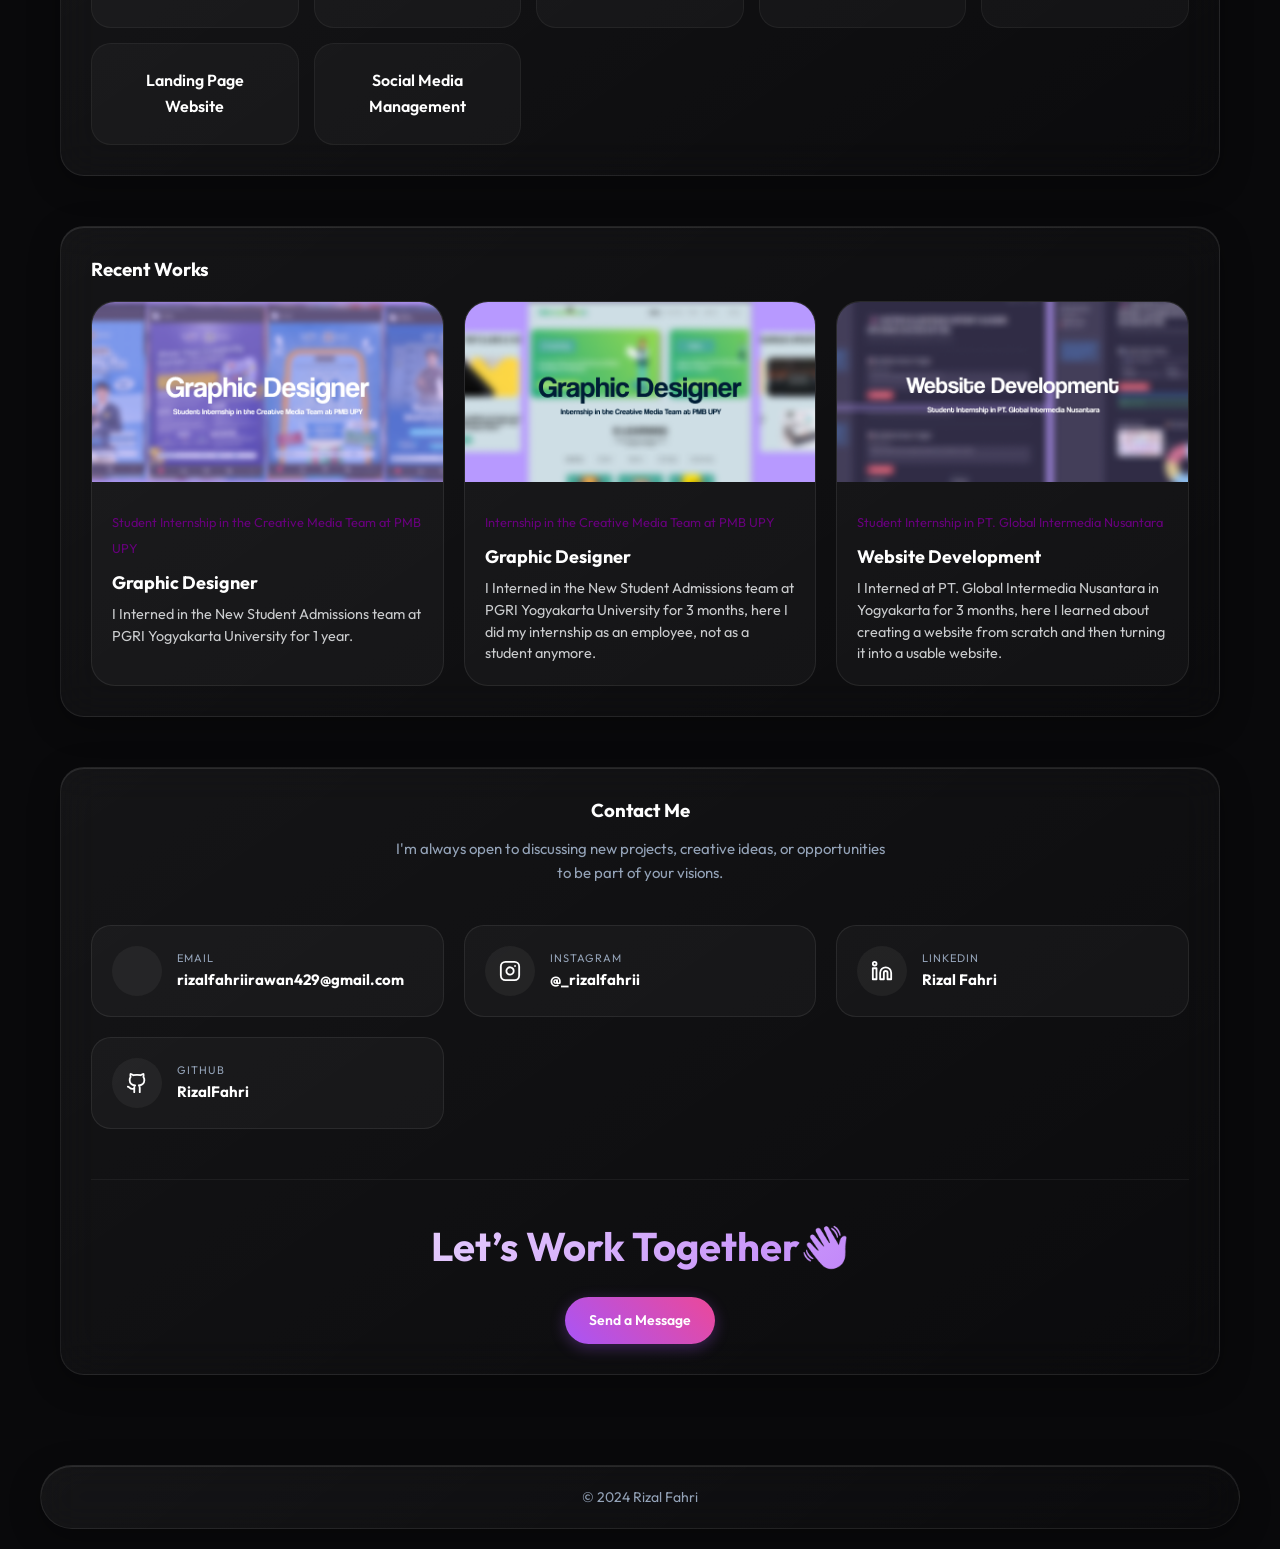
==== commit ec85ba58: "fix: adjust mobile overflow issues and fix visually squished email contact element" ====
--- a/index.html
+++ b/index.html
@@ -258,7 +258,7 @@
                 </div>
 
                 <div class="contact-grid">
-                    <div class="contact-item-box">
+                    <a href="mailto:rizalfahriirawan429@gmail.com" class="contact-item-box link">
                         <div class="contact-icon">
                             <i data-lucide="mail"></i>
                         </div>
@@ -266,8 +266,7 @@
                             <span>Email</span>
                             <strong>rizalfahriirawan429@gmail.com</strong>
                         </div>
-                        <button class="copy-small" onclick="copyText('rizalfahriirawan429@gmail.com', this)">Copy</button>
-                    </div>
+                    </a>
 
                     <a href="https://instagram.com/_rizalfahrii" target="_blank" rel="noopener" class="contact-item-box link">
                         <div class="contact-icon">
--- a/style.css
+++ b/style.css
@@ -24,6 +24,8 @@
     min-height: 100%;
     scroll-behavior: smooth;
     background-color: var(--bg-dark);
+    overflow-x: hidden;
+    width: 100%;
 }
 
 body {
@@ -31,6 +33,7 @@
     color: var(--text-main);
     line-height: 1.6;
     overflow-x: hidden;
+    width: 100%;
 }
 
 /* --- PARALLAX BACKGROUND ORBS --- */
@@ -60,7 +63,7 @@
 }
 
 /* --- 3. LAYOUT WRAPPER --- */
-.wrapper { min-height: 100vh; display: flex; flex-direction: column; }
+.wrapper { min-height: 100vh; display: flex; flex-direction: column; overflow-x: hidden; width: 100%; }
 .container { flex: 1; max-width: 1200px; margin: 0 auto; padding: 140px 20px 0; }
 
 /* Global Buttons */
@@ -243,6 +246,7 @@
 .contact-icon {
     font-size: 24px; background: rgba(255,255,255,0.05); width: 50px; height: 50px;
     display: flex; align-items: center; justify-content: center; border-radius: 50%;
+    flex-shrink: 0;
 }
 .contact-text span { display: block; font-size: 11px; color: var(--text-muted); text-transform: uppercase; letter-spacing: 1px; }
 .contact-text strong { font-size: 15px; word-break: break-all; color: #fff; }
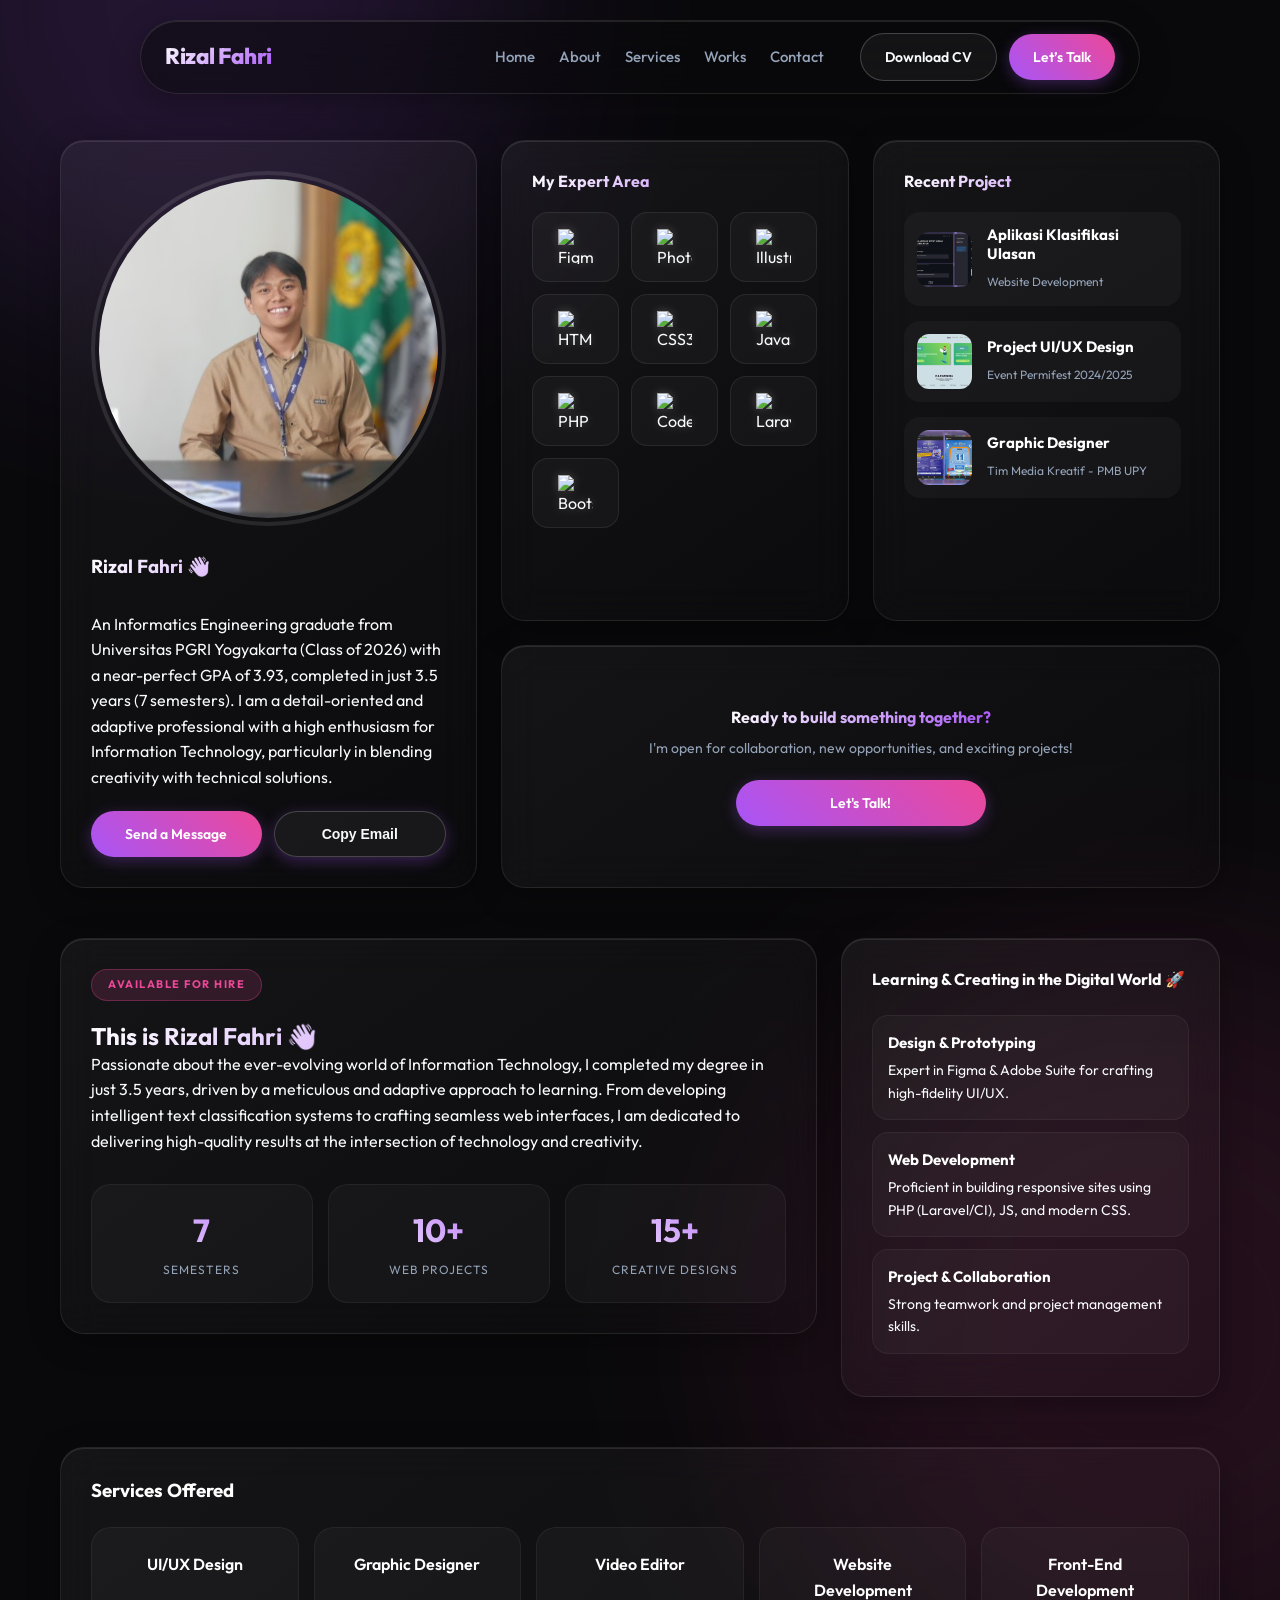
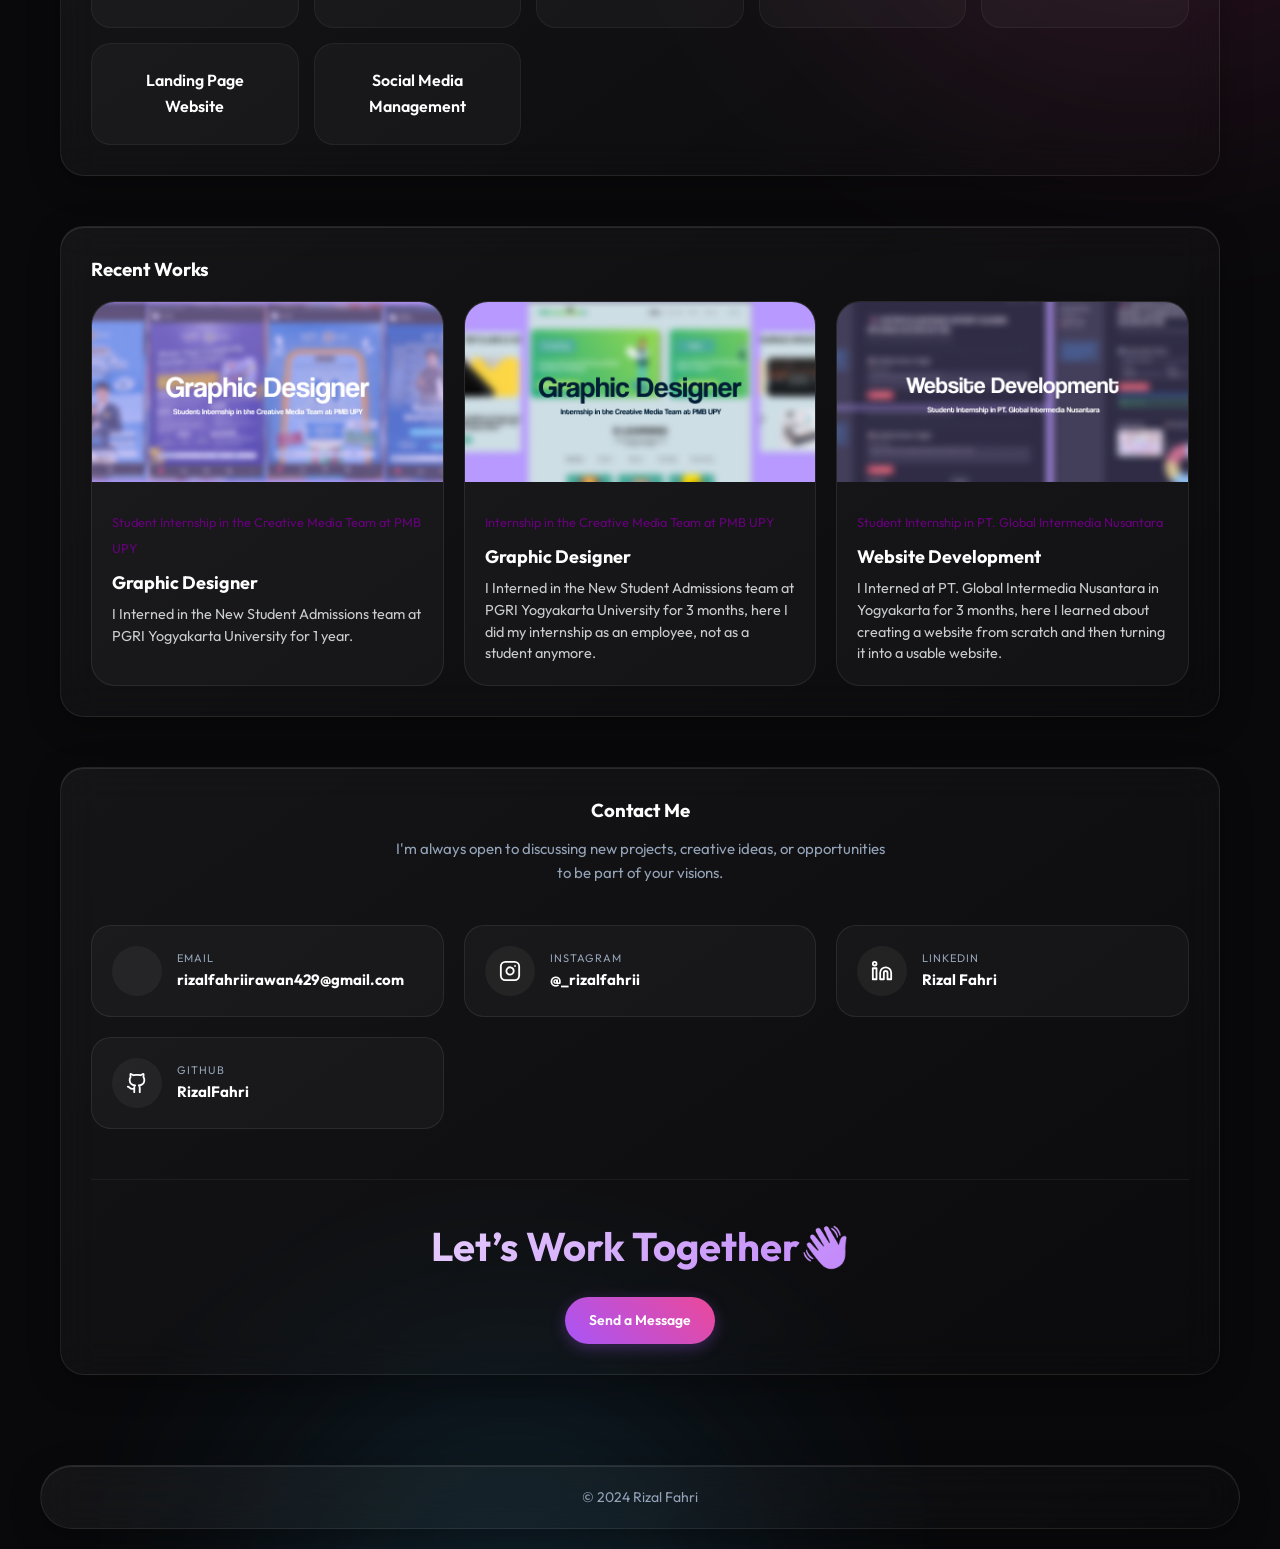
==== commit 5256b60f: "fix: relocate parallax orbs to prevent horizontal viewport stretching on specific mobile devices" ====
--- a/index.html
+++ b/index.html
@@ -32,15 +32,15 @@
     <link href="https://unpkg.com/aos@2.3.1/dist/aos.css" rel="stylesheet">
 </head>
 <body>
-<!-- Parallax Orbs -->
-<div class="rellax parallax-orb orb-1" data-rellax-speed="-4"></div>
-<div class="rellax parallax-orb orb-2" data-rellax-speed="5"></div>
-<div class="rellax parallax-orb orb-3" data-rellax-speed="-2"></div>
 
 <!-- TsParticles Constellation Background -->
 <div id="tsparticles" style="position: fixed; top: 0; left: 0; width: 100%; height: 100%; z-index: -2; pointer-events: none;"></div>
 
 <div class="wrapper">
+    <!-- Parallax Orbs moved inside wrapper to contain overflow-x on specific mobile devices -->
+    <div class="rellax parallax-orb orb-1" data-rellax-speed="-4"></div>
+    <div class="rellax parallax-orb orb-2" data-rellax-speed="5"></div>
+    <div class="rellax parallax-orb orb-3" data-rellax-speed="-2"></div>
 
     <header class="navbar glass">
         <div class="logo text-gradient">Rizal Fahri</div>
--- a/style.css
+++ b/style.css
@@ -63,8 +63,8 @@
 }
 
 /* --- 3. LAYOUT WRAPPER --- */
-.wrapper { min-height: 100vh; display: flex; flex-direction: column; overflow-x: hidden; width: 100%; }
-.container { flex: 1; max-width: 1200px; margin: 0 auto; padding: 140px 20px 0; }
+.wrapper { min-height: 100vh; display: flex; flex-direction: column; overflow-x: hidden; width: 100%; position: relative; }
+.container { flex: 1; max-width: 1200px; margin: 0 auto; padding: 140px 20px 0; position: relative; z-index: 10; }
 
 /* Global Buttons */
 .talk, .btn {
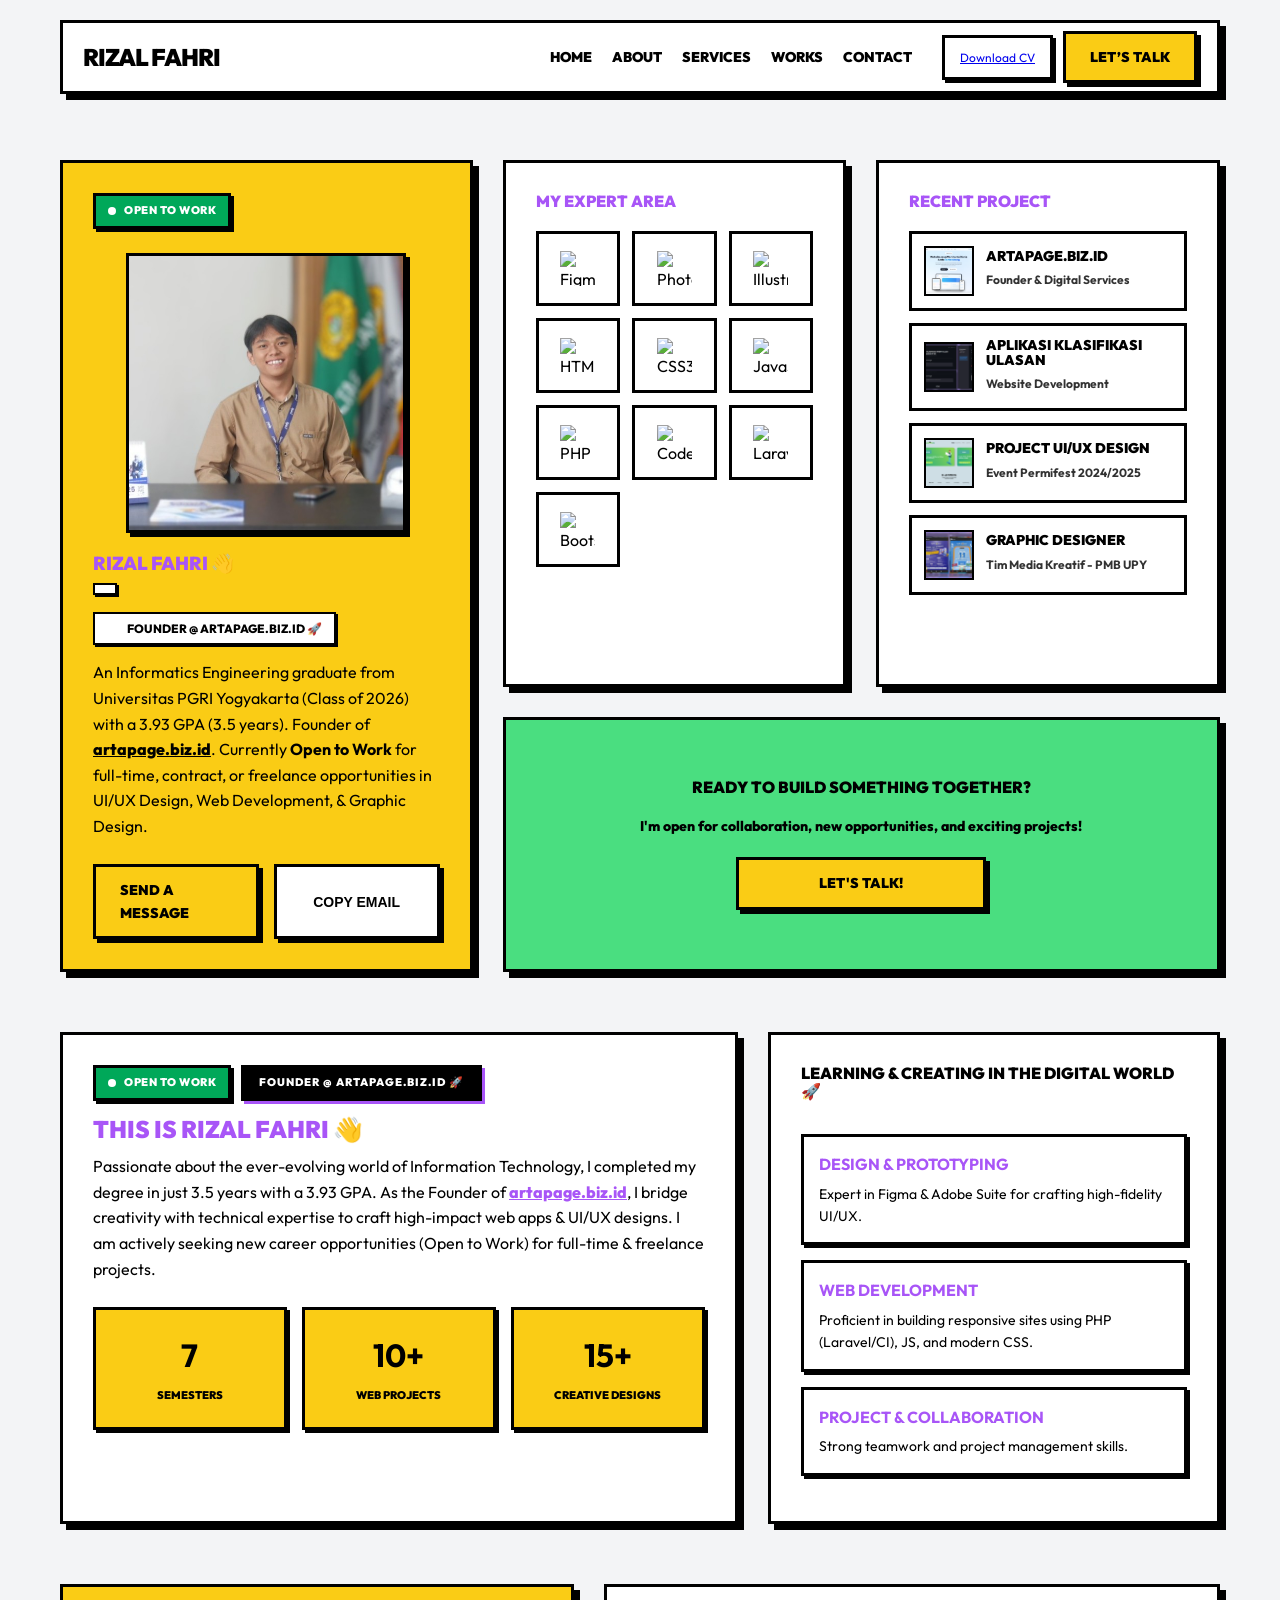
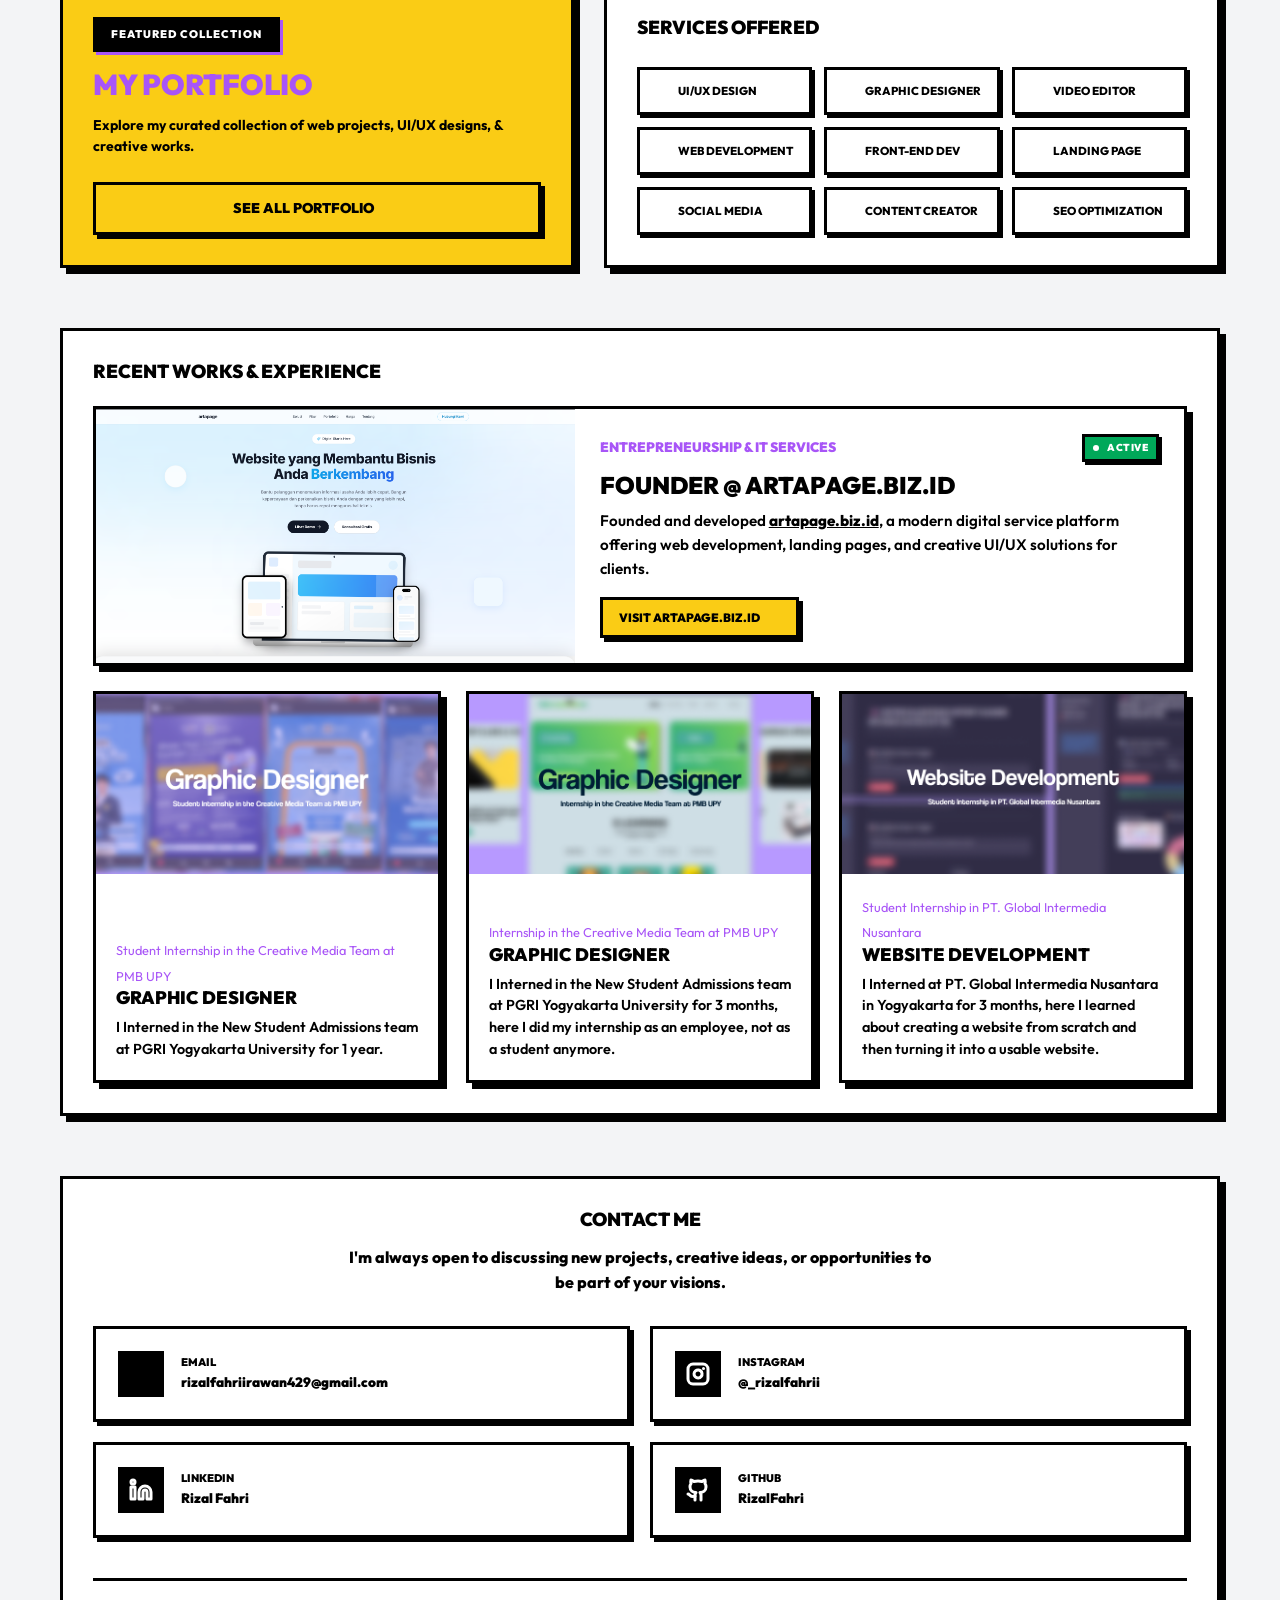
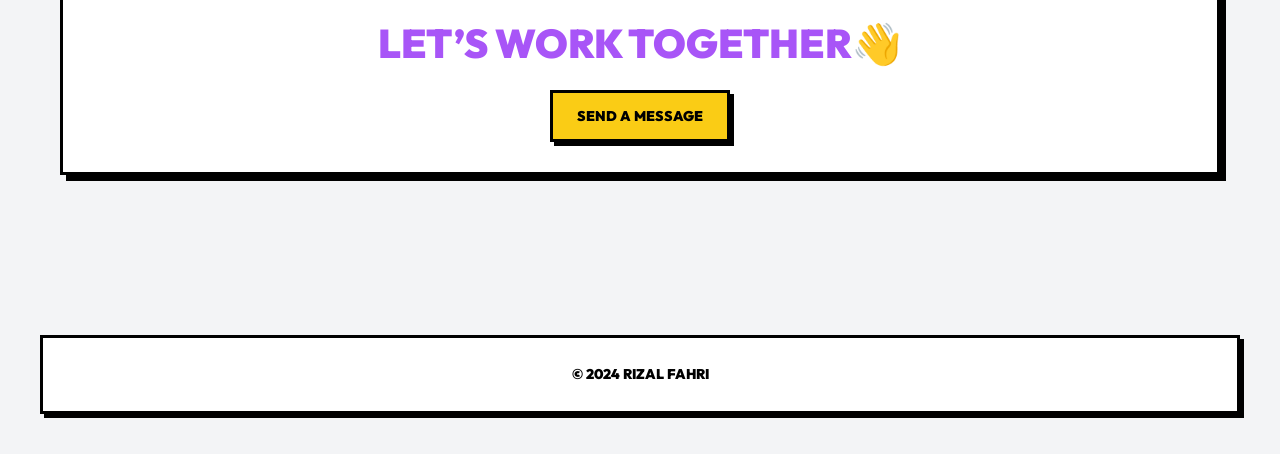
==== commit e059dc3d: "update cuy" ====
--- a/index.html
+++ b/index.html
@@ -5,7 +5,7 @@
     <title>Rizal Fahri | Portfolio</title>
     <meta name="viewport" content="width=device-width, initial-scale=1.0">
     <meta name="google-site-verification" content="IC902IJQ_euRSsDxAEiybWYISAtaV1A0xM_byWF16GA" />
-    <link rel="stylesheet" href="style.css">
+    <link rel="stylesheet" href="style.css?v=1.2">
 
     <meta name="description" content="Portfolio Rizal Fahri - UI/UX Designer, Web Developer, Graphic Designer">
     <link rel="canonical" href="https://rizalfahri.github.io">
@@ -21,7 +21,14 @@
       "name": "Rizal Fahri",
       "url": "https://rizalfahri.github.io",
       "image": "https://rizalfahri.github.io/img/profile.jpg",
+      "jobTitle": "Founder & Web Developer",
+      "worksFor": {
+        "@type": "Organization",
+        "name": "ArtaPage",
+        "url": "https://artapage.biz.id"
+      },
       "sameAs": [
+        "https://artapage.biz.id",
         "https://www.instagram.com/_rizalfahrii",
         "https://www.linkedin.com/in/rizal-fahri",
         "https://github.com/RizalFahri"
@@ -33,14 +40,8 @@
 </head>
 <body>
 
-<!-- TsParticles Constellation Background -->
-<div id="tsparticles" style="position: fixed; top: 0; left: 0; width: 100%; height: 100%; z-index: -2; pointer-events: none;"></div>
-
 <div class="wrapper">
-    <!-- Parallax Orbs moved inside wrapper to contain overflow-x on specific mobile devices -->
-    <div class="rellax parallax-orb orb-1" data-rellax-speed="-4"></div>
-    <div class="rellax parallax-orb orb-2" data-rellax-speed="5"></div>
-    <div class="rellax parallax-orb orb-3" data-rellax-speed="-2"></div>
+    <!-- Parallax Orbs removed for Neubrutalism -->
 
     <header class="navbar glass">
         <div class="logo text-gradient">Rizal Fahri</div>
@@ -74,11 +75,19 @@
 
         <section id="home" class="grid-home">
             <div class="card profile glass">
+                <div style="display: flex; gap: 8px; flex-wrap: wrap; margin-bottom: 12px; align-items: center;">
+                    <span class="open-to-work-tag"><span class="pulse-dot"></span> OPEN TO WORK</span>
+                </div>
                 <img src="img/profile.jpg" alt="Profile">
                 <h3 class="text-gradient">Rizal Fahri 👋</h3>
                 <p class="role"><span id="typed-role"></span></p>
-                <p class="desc"><br>
-                    An Informatics Engineering graduate from Universitas PGRI Yogyakarta (Class of 2026) with a near-perfect GPA of 3.93, completed in just 3.5 years (7 semesters). I am a detail-oriented and adaptive professional with a high enthusiasm for Information Technology, particularly in blending creativity with technical solutions.
+                <div style="margin-bottom: 15px;">
+                    <a href="https://artapage.biz.id" target="_blank" rel="noopener noreferrer" class="founder-tag">
+                        <i data-lucide="globe" style="width: 14px; height: 14px;"></i> Founder @ artapage.biz.id 🚀
+                    </a>
+                </div>
+                <p class="desc">
+                    An Informatics Engineering graduate from Universitas PGRI Yogyakarta (Class of 2026) with a 3.93 GPA (3.5 years). Founder of <a href="https://artapage.biz.id" target="_blank" rel="noopener noreferrer" style="color: var(--black); font-weight: 800; text-decoration: underline;">artapage.biz.id</a>. Currently <strong>Open to Work</strong> for full-time, contract, or freelance opportunities in UI/UX Design, Web Development, & Graphic Design.
                 </p>
                 <div class="profile-actions">
                     <a href="mailto:rizalfahriirawan429@gmail.com?subject=Tanya%20Seputar%20Project&body=Halo%20Rizal," 
@@ -132,7 +141,16 @@
             <div class="card glass">
                 <h4 class="text-gradient">Recent Project</h4>
                 <div class="project-grid">
-                    <a href="https://klasifikasiulasan-accessbyakai.streamlit.app/" class="project-item">
+                    <a href="https://artapage.biz.id" target="_blank" rel="noopener noreferrer" class="project-item">
+                        <div class="project-thumb">
+                            <img src="img/artapage.png" alt="artapage.biz.id">
+                        </div>
+                        <div class="project-info">
+                            <h5>artapage.biz.id</h5>
+                            <span>Founder & Digital Services</span>
+                        </div>
+                    </a>
+                    <a href="https://klasifikasiulasan-accessbyakai.streamlit.app/" target="_blank" rel="noopener noreferrer" class="project-item">
                         <div class="project-thumb">
                             <img src="img/Web Dev.png" alt="Sistem Informasi">
                         </div>
@@ -141,7 +159,7 @@
                             <span>Website Development</span>
                         </div>
                     </a>
-                    <a href="https://www.figma.com/design/iWoaDqBZWLG7aKTeN2Ohsk/UI-UX-COMPETITION-%7C-HMPI-UPY?node-id=0-1&t=qcIzhTaEDErrctwC-1" class="project-item">
+                    <a href="https://www.figma.com/design/iWoaDqBZWLG7aKTeN2Ohsk/UI-UX-COMPETITION-%7C-HMPI-UPY?node-id=0-1&t=qcIzhTaEDErrctwC-1" target="_blank" rel="noopener noreferrer" class="project-item">
                         <div class="project-thumb">
                             <img src="img/UX.png" alt="UI/UX">
                         </div>
@@ -150,7 +168,7 @@
                             <span>Event Permifest 2024/2025</span>
                         </div>
                     </a>
-                    <a href="https://www.instagram.com/pmbupy/" class="project-item">
+                    <a href="https://www.instagram.com/pmbupy/" target="_blank" rel="noopener noreferrer" class="project-item">
                         <div class="project-thumb">
                             <img src="img/DesainGrafis.png" alt="Graphic Design">
                         </div>
@@ -165,7 +183,7 @@
             <!-- New Let's Talk CTA to fill grid void perfectly -->
             <div class="card glass cta-home">
                 <h4 class="text-gradient">Ready to build something together?</h4>
-                <p style="font-size: 14px; margin-top: 10px; margin-bottom: 20px; color: var(--text-muted);">
+                <p style="font-size: 14px; margin-top: 10px; margin-bottom: 20px; font-weight: 800;">
                     I'm open for collaboration, new opportunities, and exciting projects!
                 </p>
                 <a href="mailto:rizalfahriirawan429@gmail.com" class="btn" style="width: 100%; max-width: 250px;">
@@ -176,10 +194,13 @@
 
         <section id="about" class="grid-about">
             <div class="card glass about-main">
-                <span class="badge">Available for Hire</span>
+                <div style="display: flex; gap: 10px; flex-wrap: wrap; margin-bottom: 15px; align-items: center;">
+                    <span class="open-to-work-tag" style="margin-bottom: 0;"><span class="pulse-dot"></span> Open to Work</span>
+                    <a href="https://artapage.biz.id" target="_blank" rel="noopener noreferrer" class="badge" style="margin-bottom: 0; text-decoration: none; color: var(--white);">Founder @ artapage.biz.id 🚀</a>
+                </div>
                 <h2 class="text-gradient">This is Rizal Fahri 👋</h2>
                 <p>
-                    Passionate about the ever-evolving world of Information Technology, I completed my degree in just 3.5 years, driven by a meticulous and adaptive approach to learning. From developing intelligent text classification systems to crafting seamless web interfaces, I am dedicated to delivering high-quality results at the intersection of technology and creativity.
+                    Passionate about the ever-evolving world of Information Technology, I completed my degree in just 3.5 years with a 3.93 GPA. As the Founder of <a href="https://artapage.biz.id" target="_blank" rel="noopener noreferrer" style="color: var(--primary); font-weight: 800; text-decoration: underline;">artapage.biz.id</a>, I bridge creativity with technical expertise to craft high-impact web apps & UI/UX designs. I am actively seeking new career opportunities (Open to Work) for full-time & freelance projects.
                 </p>
                 <div class="stats">
                     <div><strong>7</strong><span>Semesters</span></div>
@@ -197,51 +218,92 @@
             </div>
         </section>
 
-        <section id="services" class="card glass">
-            <h3>Services Offered</h3>
-            <div class="services">
-                <div class="service">UI/UX Design</div>
-                <div class="service">Graphic Designer</div>
-                <div class="service">Video Editor</div>
-                <div class="service">Website Development</div>
-                <div class="service">Front-End Development</div>
-                <div class="service">Landing Page Website</div>
-                <div class="service">Social Media Management</div>
+        <section id="services" class="grid-services-portfolio">
+            <!-- Left Column: Portfolio Showcase & Dedicated Button -->
+            <div class="card glass portfolio-card">
+                <div>
+                    <span class="badge" style="background: var(--black); color: var(--white); margin-bottom: 12px; display: inline-block;">Featured Collection</span>
+                    <h3 class="text-gradient" style="font-size: 1.8rem; margin-top: 5px;">My Portfolio</h3>
+                    <p style="font-weight: 700; font-size: 14px; color: var(--black); margin-top: 10px; line-height: 1.5;">
+                        Explore my curated collection of web projects, UI/UX designs, & creative works.
+                    </p>
+                </div>
+                <div style="margin-top: 20px; display: flex; flex-direction: column; gap: 10px;">
+                    <a href="portofolio.html" class="btn" style="width: 100%; text-decoration: none;">
+                        See All Portfolio <i data-lucide="external-link" style="margin-left: 8px; width: 18px; height: 18px;"></i>
+                    </a>
+                </div>
+            </div>
+
+            <!-- Right Column: Services Offered -->
+            <div class="card glass services-card">
+                <h3>Services Offered</h3>
+                <div class="services-grid">
+                    <div class="service-item"><i data-lucide="layout"></i><span>UI/UX Design</span></div>
+                    <div class="service-item"><i data-lucide="palette"></i><span>Graphic Designer</span></div>
+                    <div class="service-item"><i data-lucide="video"></i><span>Video Editor</span></div>
+                    <div class="service-item"><i data-lucide="globe"></i><span>Web Development</span></div>
+                    <div class="service-item"><i data-lucide="code-2"></i><span>Front-End Dev</span></div>
+                    <div class="service-item"><i data-lucide="rocket"></i><span>Landing Page</span></div>
+                    <div class="service-item"><i data-lucide="share-2"></i><span>Social Media</span></div>
+                    <div class="service-item"><i data-lucide="camera"></i><span>Content Creator</span></div>
+                    <div class="service-item"><i data-lucide="search"></i><span>SEO Optimization</span></div>
+                </div>
             </div>
         </section>
 
         <section id="works" class="card glass">
-            <h3>Recent Works</h3>
-            <div class="works-container" style="display: grid; grid-template-columns: repeat(auto-fit, minmax(300px, 1fr)); gap: 20px; margin-top: 20px;">
+            <h3>Recent Works & Experience</h3>
+            <div class="works-container">
                 
-                <div class="work-card" style="background: rgba(255, 255, 255, 0.05); border-radius: 20px; overflow: hidden; border: 1px solid rgba(255, 255, 255, 0.1);">
+                <!-- ROW 1: FULL WIDTH FEATURED ARTAPAGE CARD -->
+                <div class="work-card featured-artapage">
+                    <img src="img/artapage.png" alt="ArtaPage Cover" style="width: 100%; height: 100%; min-height: 220px; object-fit: cover;">
+                    <div style="padding: 25px; display: flex; flex-direction: column; justify-content: center;">
+                        <div style="display: flex; align-items: center; justify-content: space-between; gap: 8px; margin-bottom: 10px; flex-wrap: wrap;">
+                            <span style="font-size: 0.85rem; color: var(--primary); font-weight: 900; text-transform: uppercase;">Entrepreneurship & IT Services</span>
+                            <span class="open-to-work-tag" style="font-size: 10px; padding: 3px 8px; margin-bottom: 0;"><span class="pulse-dot" style="width: 6px; height: 6px;"></span> ACTIVE</span>
+                        </div>
+                        <h4 style="font-size: 1.5rem; margin-bottom: 10px;">Founder @ artapage.biz.id</h4>
+                        <p style="font-size: 0.95rem; font-weight: 600; line-height: 1.6; color: var(--black);">
+                            Founded and developed <a href="https://artapage.biz.id" target="_blank" rel="noopener noreferrer" style="color: var(--black); font-weight: 800; text-decoration: underline;">artapage.biz.id</a>, a modern digital service platform offering web development, landing pages, and creative UI/UX solutions for clients.
+                        </p>
+                        <div style="margin-top: 15px;">
+                            <a href="https://artapage.biz.id" target="_blank" rel="noopener noreferrer" class="btn" style="display: inline-flex; align-items: center; gap: 6px; text-decoration: none; padding: 8px 16px; font-size: 12px;">
+                                Visit artapage.biz.id <i data-lucide="external-link" style="width: 14px; height: 14px;"></i>
+                            </a>
+                        </div>
+                    </div>
+                </div>
+
+                <div class="work-card">
                     <img src="img/graphdesg1.png" alt="NLP Project" style="width: 100%; height: 180px; object-fit: cover;">
                     <div style="padding: 20px;">
-                        <span style="font-size: 0.8rem; color: #67007c;">Student Internship in the Creative Media Team at PMB UPY</span>
-                        <h4 style="margin: 10px 0;">Graphic Designer</h4>
-                        <p style="font-size: 0.9rem; opacity: 0.8; line-height: 1.5;">
+                        <span style="font-size: 0.8rem; color: var(--primary);">Student Internship in the Creative Media Team at PMB UPY</span>
+                        <h4>Graphic Designer</h4>
+                        <p style="font-size: 0.9rem; font-weight: 600; line-height: 1.5;">
                             I Interned in the New Student Admissions team at PGRI Yogyakarta University for 1 year.
                         </p>
                     </div>
                 </div>
 
-                <div class="work-card" style="background: rgba(255, 255, 255, 0.05); border-radius: 20px; overflow: hidden; border: 1px solid rgba(255, 255, 255, 0.1);">
+                <div class="work-card">
                     <img src="img/graphdesg2.png" alt="UI/UX Design" style="width: 100%; height: 180px; object-fit: cover;">
                     <div style="padding: 20px;">
-                        <span style="font-size: 0.8rem; color: #67007c;">Internship in the Creative Media Team at PMB UPY</span>
-                        <h4 style="margin: 10px 0;">Graphic Designer</h4>
-                        <p style="font-size: 0.9rem; opacity: 0.8; line-height: 1.5;">
+                        <span style="font-size: 0.8rem; color: var(--primary);">Internship in the Creative Media Team at PMB UPY</span>
+                        <h4>Graphic Designer</h4>
+                        <p style="font-size: 0.9rem; font-weight: 600; line-height: 1.5;">
                             I Interned in the New Student Admissions team at PGRI Yogyakarta University for 3 months, here I did my internship as an employee, not as a student anymore.
                         </p>
                     </div>
                 </div>
 
-                <div class="work-card" style="background: rgba(255, 255, 255, 0.05); border-radius: 20px; overflow: hidden; border: 1px solid rgba(255, 255, 255, 0.1);">
+                <div class="work-card">
                     <img src="img/webdev2.png" alt="Graphic Design" style="width: 100%; height: 180px; object-fit: cover;">
                     <div style="padding: 20px;">
-                        <span style="font-size: 0.8rem; color: #67007c;">Student Internship in PT. Global Intermedia Nusantara</span>
-                        <h4 style="margin: 10px 0;">Website Development</h4>
-                        <p style="font-size: 0.9rem; opacity: 0.8; line-height: 1.5;">
+                        <span style="font-size: 0.8rem; color: var(--primary);">Student Internship in PT. Global Intermedia Nusantara</span>
+                        <h4>Website Development</h4>
+                        <p style="font-size: 0.9rem; font-weight: 600; line-height: 1.5;">
                             I Interned at PT. Global Intermedia Nusantara in Yogyakarta for 3 months, here I learned about creating a website from scratch and then turning it into a usable website.
                         </p>
                     </div>
@@ -312,7 +374,7 @@
 
     </main>
 
-    <footer class="footer glass">
+    <footer class="footer">
         <span>© 2024 Rizal Fahri</span>
     </footer>
 
@@ -396,91 +458,19 @@
     });
 </script>
 
-<!-- Auto Typing effect for WOW factor -->
+<!-- Auto Typing effect -->
 <script src="https://unpkg.com/typed.js@2.1.0/dist/typed.umd.js"></script>
-
-<!-- Vanilla-Tilt for 3D Holographic Cards -->
-<script src="https://cdnjs.cloudflare.com/ajax/libs/vanilla-tilt/1.8.0/vanilla-tilt.min.js"></script>
-
-<!-- Rellax for Background Parallax -->
-<script src="https://cdnjs.cloudflare.com/ajax/libs/rellax/1.12.1/rellax.min.js"></script>
-
-<!-- tsParticles for Star Constellation Background -->
-<script src="https://cdn.jsdelivr.net/npm/tsparticles@2/tsparticles.bundle.min.js"></script>
 
 <script>
     // Typed.js
     new Typed('#typed-role', {
-      strings: ['UI/UX Designer', 'Web Developer', 'Graphic Designer', 'Creative Developer'],
+      strings: ['Founder @ artapage.biz.id', 'UI/UX Designer', 'Web Developer', 'Graphic Designer', 'Creative Developer'],
       typeSpeed: 60,
       backSpeed: 40,
       backDelay: 2000,
       loop: true,
       cursorChar: '_'
     });
-
-    // Vanilla-Tilt (apply to all glass cards except navbar)
-    if (window.matchMedia("(pointer: fine)").matches) {
-        VanillaTilt.init(document.querySelectorAll(".glass:not(.navbar)"), {
-            max: 5,
-            speed: 400,
-            glare: true,
-            "max-glare": 0.15,
-        });
-    }
-
-    // Rellax Parallax
-    var rellax = new Rellax('.rellax', {
-        speed: -2,
-        center: false,
-        wrapper: null,
-        round: true,
-        vertical: true,
-        horizontal: false
-    });
-
-    // Initialize tsParticles Constellation only on desktop to guarantee smooth scrolling on mobile
-    if (window.innerWidth > 768) {
-        tsParticles.load("tsparticles", {
-          fpsLimit: 60,
-      particles: {
-        color: { value: "#ffffff" },
-        links: {
-          color: "#a855f7",
-          distance: 150,
-          enable: true,
-          opacity: 0.2,
-          width: 1
-        },
-        move: {
-          enable: true,
-          speed: 1,
-          direction: "none",
-          random: false,
-          straight: false,
-          outModes: "out"
-        },
-        number: {
-          density: { enable: true, area: 800 },
-          value: 40
-        },
-        opacity: { value: 0.3 },
-        shape: { type: "circle" },
-        size: { value: { min: 1, max: 3 } }
-      },
-      interactivity: {
-        detectsOn: "window",
-        events: {
-          onHover: { enable: true, mode: "grab" },
-          resize: true
-        },
-        modes: {
-          grab: { distance: 200, links: { opacity: 0.5 } }
-        }
-      },
-      detectRetina: true
-    });
-    }
 </script>
 
 </body>
--- a/style.css
+++ b/style.css
@@ -1,19 +1,18 @@
 /* --- 1. ROOT VARIABLES --- */
 :root {
-    --primary-color: #a855f7; /* Neon purple */
-    --secondary-color: #ec4899; /* Neon pink */
-    --accent-glow: rgba(168, 85, 247, 0.5);
+    --primary: #a855f7; /* Purple */
+    --secondary: #4ade80; /* Green */
+    --accent: #facc15; /* Yellow */
+    --black: #000000;
+    --white: #ffffff;
+    --bg: #f3f4f6;
     
-    --bg-dark: #09090b; /* Deep black/grey */
-    --text-main: #f8fafc;
-    --text-muted: #94a3b8;
+    --border-width: 3px;
+    --shadow-offset: 6px;
+    --card-radius: 0px;
     
-    --glass-bg: rgba(255, 255, 255, 0.03);
-    --glass-border: rgba(255, 255, 255, 0.08);
-    
-    /* Spasi (Gap) */
-    --container-gap: 50px;     
-    --card-gap: 24px;          
+    --container-gap: 60px;     
+    --card-gap: 30px;          
     --card-padding: 30px;      
 }
 
@@ -23,272 +22,398 @@
 html {
     min-height: 100%;
     scroll-behavior: smooth;
-    background-color: var(--bg-dark);
+    background-color: var(--bg);
     overflow-x: hidden;
-    width: 100%;
 }
 
 body {
     font-family: 'Outfit', 'Inter', system-ui, -apple-system, sans-serif;
-    color: var(--text-main);
+    color: var(--black);
     line-height: 1.6;
     overflow-x: hidden;
-    width: 100%;
-}
-
-/* --- PARALLAX BACKGROUND ORBS --- */
-.parallax-orb {
-    position: absolute;
-    border-radius: 50%;
-    filter: blur(120px);
-    z-index: -3;
-    pointer-events: none;
-    opacity: 0.8;
-}
-.orb-1 { width: 50vw; height: 50vw; background: rgba(168, 85, 247, 0.2); top: -10%; left: -10%; }
-.orb-2 { width: 60vw; height: 60vw; background: rgba(236, 72, 153, 0.15); top: 30%; right: -20%; }
-.orb-3 { width: 40vw; height: 40vw; background: rgba(56, 189, 248, 0.15); bottom: -10%; left: 20%; }
-
-/* Typography Enhancements */
+}
+
 h1, h2, h3, h4, h5 {
-    color: #fff;
-    font-weight: 700;
-    line-height: 1.3;
-}
+    color: var(--black);
+    font-weight: 900;
+    line-height: 1.1;
+    text-transform: uppercase;
+    margin-bottom: 0.5em;
+}
+
 .text-gradient {
-    background: linear-gradient(135deg, #fff, #a855f7);
-    -webkit-background-clip: text;
-    background-clip: text;
-    -webkit-text-fill-color: transparent;
+    color: var(--primary);
+    /* Removed text-shadow to prevent blurring with background/other styles */
 }
 
 /* --- 3. LAYOUT WRAPPER --- */
-.wrapper { min-height: 100vh; display: flex; flex-direction: column; overflow-x: hidden; width: 100%; position: relative; }
-.container { flex: 1; max-width: 1200px; margin: 0 auto; padding: 140px 20px 0; position: relative; z-index: 10; }
+.wrapper { min-height: 100vh; display: flex; flex-direction: column; overflow-x: hidden; }
+.container { flex: 1; max-width: 1200px; margin: 0 auto; padding: 160px 20px 60px; position: relative; z-index: 10; }
 
 /* Global Buttons */
 .talk, .btn {
     display: inline-flex; align-items: center; justify-content: center;
-    background: linear-gradient(45deg, var(--primary-color), var(--secondary-color));
-    color: #fff !important;
-    padding: 12px 24px; border-radius: 100px; /* Pill shape */
-    font-weight: 600; font-size: 14px; text-decoration: none; border: none; cursor: pointer;
-    box-shadow: 0 4px 15px rgba(168, 85, 247, 0.3);
-    transition: all 0.3s ease;
-    position: relative; overflow: hidden;
-}
-.talk::after, .btn::after {
-    content: ''; position: absolute;
-    top: -50%; left: -60%; width: 20%; height: 200%;
-    background: rgba(255,255,255,0.3);
-    transform: rotate(30deg);
-    transition: all 0.6s ease-in-out;
-}
-.talk:hover::after, .btn:hover::after {
-    left: 120%;
+    background: var(--accent);
+    color: var(--black) !important;
+    padding: 12px 24px; 
+    border: var(--border-width) solid var(--black);
+    border-radius: var(--card-radius);
+    font-weight: 900; font-size: 14px; text-decoration: none; cursor: pointer;
+    box-shadow: 4px 4px 0px var(--black);
+    transition: all 0.1s ease;
+    text-transform: uppercase;
 }
 .talk:hover, .btn:hover {
-    transform: translateY(-2px) scale(1.02);
-    box-shadow: 0 8px 25px rgba(236, 72, 153, 0.5);
+    transform: translate(2px, 2px); /* Moves towards the shadow */
+    box-shadow: 2px 2px 0px var(--black); /* Shadow shrinks to simulate press */
+    background: var(--secondary);
+}
+.talk:active, .btn:active {
+    transform: translate(4px, 4px);
+    box-shadow: 0px 0px 0px var(--black);
 }
 
 .btn.outline, .btn-cv {
-    display: inline-flex; align-items: center; justify-content: center;
-    background: rgba(255, 255, 255, 0.05);
-    border: 1px solid rgba(255, 255, 255, 0.2);
-    color: var(--text-main) !important;
-    padding: 12px 24px; border-radius: 100px;
-    font-weight: 600; font-size: 14px; text-decoration: none;
-    transition: all 0.3s ease;
-}
-.btn.outline:hover, .btn-cv:hover {
-    background: rgba(255, 255, 255, 0.1);
-    border-color: #fff;
-}
-.btn.copied { background: #10b981; border-color: #10b981; color: #fff !important; box-shadow: 0 4px 15px rgba(16, 185, 129, 0.4); }
-
-.profile-actions { display: flex; gap: 12px; margin-top: 20px; }
-.profile-actions .btn { flex: 1; }
-
-section { scroll-margin-top: 140px; margin-bottom: var(--container-gap); }
-
-/* --- 4. GLASS COMPONENT --- */
+    background: var(--white);
+    border: var(--border-width) solid var(--black);
+    box-shadow: 4px 4px 0px var(--black);
+}
+.btn.copied { background: var(--secondary); }
+
+.profile-actions { display: flex; gap: 15px; margin-top: 25px; flex-wrap: wrap; }
+.profile-actions .btn { flex: 1; min-width: 140px; }
+
+section { scroll-margin-top: 160px; margin-bottom: var(--container-gap); }
+
+/* --- 4. NEUBRUTALISM CARD --- */
 .glass {
-    background: linear-gradient(145deg, rgba(255,255,255,0.05) 0%, rgba(255,255,255,0.01) 100%);
-    backdrop-filter: blur(20px); -webkit-backdrop-filter: blur(20px);
-    border-radius: 24px;
-    border: 1px solid var(--glass-border);
-    box-shadow: 0 8px 32px 0 rgba(0, 0, 0, 0.3), inset 0 1px 0 rgba(255,255,255,0.1);
-    transition: transform 0.4s cubic-bezier(0.175, 0.885, 0.32, 1.275), box-shadow 0.4s ease, border-color 0.4s ease;
+    background: var(--white);
+    border: var(--border-width) solid var(--black);
+    border-radius: var(--card-radius);
+    box-shadow: var(--shadow-offset) var(--shadow-offset) 0px var(--black);
+    transition: all 0.2s;
 }
 .card { padding: var(--card-padding); }
-.glass:hover {
-    border-color: rgba(168, 85, 247, 0.3);
-    box-shadow: 0 15px 40px rgba(168, 85, 247, 0.15), inset 0 1px 0 rgba(255,255,255,0.2);
+.glass:not(.navbar):hover {
+    transform: translate(-2px, -2px);
+    box-shadow: 8px 8px 0px var(--black);
 }
 
 /* --- 5. NAVBAR --- */
 .navbar {
-    position: fixed; top: 20px; left: 50%; transform: translateX(-50%);
-    max-width: 1000px; width: calc(100% - 40px);
-    padding: 12px 24px;
+    position: fixed; top: 20px; left: 20px; right: 20px;
+    max-width: 1160px; margin: 0 auto;
+    width: auto;
+    padding: 8px 20px;
     display: flex; justify-content: space-between; align-items: center;
     z-index: 1000;
-    border-radius: 100px; /* pill navbar */
-    background: rgba(9, 9, 11, 0.5); /* dark glass */
-    border: 1px solid rgba(255,255,255,0.1);
-    backdrop-filter: blur(20px); -webkit-backdrop-filter: blur(20px);
-}
-.navbar .logo { font-weight: 800; font-size: 1.4rem; color: #fff; letter-spacing: -0.5px; }
-.nav-wrapper { display: flex; align-items: center; gap: 24px; }
+    background: var(--white);
+    border: var(--border-width) solid var(--black);
+    box-shadow: 6px 6px 0px var(--black);
+}
+.navbar .logo { font-weight: 900; font-size: 1.5rem; color: var(--black); letter-spacing: -1px; text-transform: uppercase; }
+.nav-wrapper { display: flex; align-items: center; gap: 20px; }
 .navbar nav { display: flex; align-items: center; }
 .navbar nav a {
-    margin: 0 12px; font-size: 15px; font-weight: 500;
-    color: var(--text-muted); text-decoration: none; transition: 0.3s;
-}
-.navbar nav a:hover { color: #fff; text-shadow: 0 0 10px rgba(255,255,255,0.5); }
-.header-actions { display: flex; gap: 12px; align-items: center; }
-
-.menu-toggle { display: none; background: transparent; border: none; color: #fff; cursor: pointer; font-size: 24px; }
+    margin: 0 10px; font-size: 14px; font-weight: 900;
+    color: var(--black); text-decoration: none; text-transform: uppercase;
+}
+.navbar nav a:hover { 
+    color: var(--primary); 
+    box-shadow: 0 2px 0 0 var(--primary); /* Safe underline that won't shift layout */
+}
+
+.header-actions { display: flex; gap: 10px; align-items: center; }
+.header-actions .btn, .header-actions .btn-cv { padding: 10px 15px; font-size: 12px; box-shadow: 3px 3px 0px var(--black); }
+
+.menu-toggle { 
+    display: none; 
+    background: var(--accent); 
+    border: var(--border-width) solid var(--black); 
+    color: var(--black); 
+    cursor: pointer; 
+    width: 45px; height: 45px;
+    align-items: center; justify-content: center;
+    box-shadow: 3px 3px 0px var(--black);
+}
 
 /* --- 6. HOME --- */
 .grid-home { display: grid; grid-template-columns: 1.2fr 1fr 1fr; gap: var(--card-gap); align-items: stretch; }
-.profile { grid-row: span 2; height: 100%; }
-.cta-home { grid-column: span 2; display: flex; flex-direction: column; align-items: center; justify-content: center; text-align: center; }
-.profile img { width: 100%; border-radius: 50%; aspect-ratio: 1; object-fit: cover; margin-bottom: 20px; border: 4px solid rgba(255,255,255,0.1); padding: 4px; transition: transform 0.5s ease; }
-.profile:hover img { transform: scale(1.05) rotate(2deg); border-color: rgba(168,85,247,0.5); }
-.role { font-size: 14px; font-weight: 600; color: var(--primary-color); margin-bottom: 8px; text-transform: uppercase; letter-spacing: 1px; }
+.profile { grid-row: span 2; background: var(--accent); }
+.cta-home { grid-column: span 2; background: var(--secondary); text-align: center; display: flex; flex-direction: column; align-items: center; justify-content: center; }
+.cta-home h4 { color: var(--black) !important; background: none; -webkit-text-fill-color: var(--black) !important; }
+.cta-home p { color: var(--black) !important; font-weight: 700; }
+
+.profile img { 
+    width: 100%; max-width: 280px;
+    border-radius: var(--card-radius); 
+    aspect-ratio: 1; 
+    object-fit: cover; 
+    margin: 0 auto 20px; 
+    border: var(--border-width) solid var(--black); 
+    box-shadow: 4px 4px 0px var(--black);
+    display: block;
+}
+.role { font-size: 14px; font-weight: 900; color: var(--black); margin-bottom: 10px; text-transform: uppercase; letter-spacing: 1px; background: var(--white); display: inline-block; padding: 4px 10px; border: 2px solid var(--black); box-shadow: 2px 2px 0px var(--black); }
+
+/* --- OPEN TO WORK & FOUNDER TAGS --- */
+.open-to-work-tag {
+    display: inline-flex;
+    align-items: center;
+    gap: 8px;
+    background: #00a859;
+    color: #ffffff;
+    font-weight: 900;
+    font-size: 11px;
+    padding: 6px 12px;
+    border: var(--border-width) solid var(--black);
+    box-shadow: 3px 3px 0px var(--black);
+    text-transform: uppercase;
+    letter-spacing: 0.5px;
+    margin-bottom: 12px;
+}
+
+.pulse-dot {
+    width: 8px;
+    height: 8px;
+    background-color: #ffffff;
+    border-radius: 50%;
+    display: inline-block;
+    box-shadow: 0 0 0 0 rgba(255, 255, 255, 0.7);
+    animation: pulse-ring 1.5s infinite;
+}
+
+@keyframes pulse-ring {
+    0% {
+        transform: scale(0.95);
+        box-shadow: 0 0 0 0 rgba(255, 255, 255, 0.7);
+    }
+    70% {
+        transform: scale(1);
+        box-shadow: 0 0 0 6px rgba(255, 255, 255, 0);
+    }
+    100% {
+        transform: scale(0.95);
+        box-shadow: 0 0 0 0 rgba(255, 255, 255, 0);
+    }
+}
+
+.founder-tag {
+    display: inline-flex;
+    align-items: center;
+    gap: 6px;
+    background: var(--white);
+    color: var(--black);
+    font-weight: 800;
+    font-size: 12px;
+    padding: 5px 12px;
+    border: 2px solid var(--black);
+    box-shadow: 2px 2px 0px var(--black);
+    text-decoration: none;
+    text-transform: uppercase;
+    transition: 0.1s;
+}
+.founder-tag:hover {
+    background: var(--accent);
+    transform: translate(-2px, -2px);
+    box-shadow: 4px 4px 0px var(--black);
+}
 
 /* --- 7. EXPERT AREA --- */
-.expert-grid-icons { display: grid; grid-template-columns: repeat(auto-fill, minmax(65px, 1fr)); gap: 12px; margin-top: 20px; }
+.expert-grid-icons { display: grid; grid-template-columns: repeat(auto-fill, minmax(70px, 1fr)); gap: 12px; margin-top: 20px; }
 .glass-icon-box {
-    background: rgba(255, 255, 255, 0.03); height: 70px; display: flex; align-items: center; justify-content: center;
-    border-radius: 16px; border: 1px solid var(--glass-border); transition: 0.3s;
-}
-.glass-icon-box:hover { background: rgba(255, 255, 255, 0.1); transform: translateY(-5px) scale(1.1); box-shadow: 0 10px 20px rgba(0,0,0,0.5); border-color: rgba(168,85,247,0.4); }
-.glass-icon-box img { max-width: 35px; max-height: 35px; filter: drop-shadow(0 0 5px rgba(255,255,255,0.2)); }
+    background: var(--white); height: 75px; display: flex; align-items: center; justify-content: center;
+    border: var(--border-width) solid var(--black); transition: 0.1s;
+}
+.glass-icon-box:hover { transform: translate(-2px, -2px); box-shadow: 4px 4px 0px var(--black); background: var(--accent); }
+.glass-icon-box img { max-width: 35px; max-height: 35px; }
 
 /* --- 8. RECENT PROJECTS --- */
-.project-grid { display: grid; grid-template-columns: 1fr; gap: 15px; margin-top: 20px; max-height: 350px; overflow-y: auto; padding-right: 8px; }
+.project-grid { display: grid; grid-template-columns: 1fr; gap: 12px; margin-top: 20px; }
 .project-item {
-    display: flex; align-items: center; gap: 15px; text-decoration: none; padding: 12px;
-    background: rgba(255,255,255,0.03); border-radius: 16px; border: 1px solid transparent; transition: 0.3s;
-}
-.project-item:hover { background: rgba(255,255,255,0.08); border-color: rgba(168,85,247,0.3); transform: translateX(5px); }
-.project-thumb { width: 55px; height: 55px; border-radius: 12px; overflow: hidden; flex-shrink: 0; }
+    display: flex; align-items: center; gap: 12px; text-decoration: none; padding: 12px;
+    background: var(--white); border: var(--border-width) solid var(--black); transition: 0.1s;
+}
+.project-item:hover { transform: translate(-2px, -2px); box-shadow: 3px 3px 0px var(--black); background: var(--secondary); }
+.project-thumb { width: 50px; height: 50px; border: 2px solid var(--black); overflow: hidden; flex-shrink: 0; }
 .project-thumb img { width: 100%; height: 100%; object-fit: cover; }
-.project-info h5 { font-size: 15px; color: #fff; margin-bottom: 4px; }
-.project-info span { font-size: 12px; color: var(--text-muted); }
-
-/* CSS Scrollbar for cool effect */
-::-webkit-scrollbar { width: 8px; }
-::-webkit-scrollbar-track { background: var(--bg-dark); }
-::-webkit-scrollbar-thumb { background: rgba(255,255,255,0.1); border-radius: 10px; }
-::-webkit-scrollbar-thumb:hover { background: var(--primary-color); }
+.project-info h5 { font-size: 14px; color: var(--black); margin-bottom: 2px; }
+.project-info span { font-size: 12px; color: var(--black); font-weight: 700; opacity: 0.8; }
 
 /* --- 9. ABOUT --- */
-.grid-about { display: grid; grid-template-columns: 2fr 1fr; gap: var(--card-gap); align-items: start; }
+.grid-about { display: grid; grid-template-columns: 1.8fr 1.2fr; gap: var(--card-gap); align-items: stretch; }
+.about-main h2 { color: var(--primary); }
 .badge {
-    display: inline-block; background: rgba(236, 72, 153, 0.15); color: var(--secondary-color);
-    padding: 6px 16px; border-radius: 100px; font-size: 11px; font-weight: 700; text-transform: uppercase;
-    letter-spacing: 1.5px; margin-bottom: 20px; border: 1px solid rgba(236,72,153,0.3);
-}
-.stats { display: grid; grid-template-columns: repeat(3, 1fr); gap: 15px; margin-top: 30px; }
+    display: inline-block; background: var(--black); color: var(--white);
+    padding: 6px 15px; font-size: 11px; font-weight: 900; text-transform: uppercase;
+    letter-spacing: 1px; margin-bottom: 20px; border: var(--border-width) solid var(--black);
+    box-shadow: 3px 3px 0px var(--primary);
+}
+.stats { display: grid; grid-template-columns: repeat(3, 1fr); gap: 15px; margin-top: 25px; }
 .stats div {
-    background: rgba(255,255,255,0.03); padding: 20px 15px; border-radius: 20px; text-align: center;
-    border: 1px solid rgba(255,255,255,0.05); transition: 0.3s;
-}
-.stats div:hover { transform: translateY(-5px); border-color: rgba(168,85,247,0.3); background: rgba(255,255,255,0.06); }
-.stats strong { display: block; font-size: 2rem; background: linear-gradient(45deg, #fff, #a855f7); -webkit-background-clip: text; background-clip: text; -webkit-text-fill-color: transparent; }
-.stats span { font-size: 12px; color: var(--text-muted); letter-spacing: 1px; text-transform: uppercase; }
+    background: var(--accent); padding: 20px 10px; text-align: center;
+    border: var(--border-width) solid var(--black); transition: 0.1s;
+    box-shadow: 3px 3px 0px var(--black);
+}
+.stats div:hover { transform: translate(-2px, -2px); box-shadow: 5px 5px 0px var(--black); }
+.stats strong { display: block; font-size: 2rem; color: var(--black); }
+.stats span { font-size: 11px; color: var(--black); font-weight: 900; text-transform: uppercase; }
 
 /* Skills List */
 .skill-group .skill {
-    padding: 15px; background: rgba(255,255,255,0.03); border-radius: 16px; margin-bottom: 12px;
-    font-size: 14px; border: 1px solid rgba(255,255,255,0.05);
-}
-.skill-group .skill strong { color: #fff; display: block; margin-bottom: 4px; font-size: 15px; }
-
-/* --- 10. SERVICES --- */
-.services { display: grid; grid-template-columns: repeat(auto-fit, minmax(180px, 1fr)); gap: 15px; margin-top: 25px; }
-.service {
-    padding: 24px; background: rgba(255,255,255,0.03); border-radius: 20px; text-align: center;
-    font-weight: 600; border: 1px solid rgba(255,255,255,0.05); transition: 0.3s; color: #fff;
-}
-.service:hover { background: rgba(168,85,247,0.1); border-color: rgba(168,85,247,0.4); transform: scale(1.03); box-shadow: 0 10px 30px rgba(168,85,247,0.15); }
+    padding: 15px; background: var(--white); border: var(--border-width) solid var(--black); margin-bottom: 15px;
+    font-size: 14px; box-shadow: 3px 3px 0px var(--black);
+}
+.skill-group .skill strong { color: var(--primary); display: block; margin-bottom: 5px; font-size: 16px; text-transform: uppercase; }
+
+/* --- 10. SERVICES & PORTFOLIO 2-COLUMN GRID --- */
+.grid-services-portfolio {
+    display: grid;
+    grid-template-columns: 1fr 1.2fr;
+    gap: var(--card-gap);
+    align-items: stretch;
+}
+
+.portfolio-card {
+    display: flex;
+    flex-direction: column;
+    justify-content: space-between;
+    background: var(--accent);
+}
+
+.services-card {
+    display: flex;
+    flex-direction: column;
+    justify-content: center;
+}
+
+.services-grid {
+    display: grid;
+    grid-template-columns: repeat(auto-fit, minmax(160px, 1fr));
+    gap: 12px;
+    margin-top: 20px;
+}
+
+.service-item {
+    display: flex;
+    align-items: center;
+    gap: 8px;
+    padding: 10px 14px;
+    height: 48px;
+    box-sizing: border-box;
+    background: var(--white);
+    color: var(--black);
+    font-weight: 800;
+    font-size: 11.5px;
+    white-space: nowrap;
+    border: var(--border-width) solid var(--black);
+    box-shadow: 3px 3px 0px var(--black);
+    text-transform: uppercase;
+    transition: 0.15s ease;
+}
+
+.service-item svg, .service-item i {
+    width: 16px;
+    height: 16px;
+    color: var(--primary);
+    stroke-width: 2.5;
+    flex-shrink: 0;
+}
+
+.service-item:hover {
+    background: var(--secondary);
+    transform: translate(-2px, -2px);
+    box-shadow: 4px 4px 0px var(--black);
+}
 
 /* --- WORKS OVERRIDES --- */
-.works-container { display: grid; grid-template-columns: repeat(auto-fit, minmax(300px, 1fr)); gap: 24px; margin-top: 25px; }
+.works-container { display: grid; grid-template-columns: repeat(3, 1fr); gap: 25px; margin-top: 25px; }
 .work-card {
-    transition: all 0.4s cubic-bezier(0.175, 0.885, 0.32, 1.275); background: rgba(255,255,255,0.03) !important;
-    border: 1px solid rgba(255,255,255,0.08) !important; border-radius: 24px !important; overflow: hidden;
+    transition: all 0.2s; background: var(--white) !important; height: auto;
+    border: var(--border-width) solid var(--black) !important; box-shadow: 6px 6px 0px var(--black) !important;
+    display: flex; flex-direction: column; justify-content: space-between;
 }
 .work-card:hover {
-    transform: translateY(-10px) !important;
-    box-shadow: 0 15px 40px rgba(168,85,247,0.2) !important;
-    border-color: rgba(168,85,247,0.4) !important;
-}
-.work-card h4 { font-size: 18px; color: #fff; }
+    transform: translate(-4px, -4px) !important;
+    box-shadow: 10px 10px 0px var(--black) !important;
+}
+.work-card h4 { font-size: 18px; color: var(--black); text-transform: uppercase; }
+.work-card p { font-weight: 700; color: var(--black); }
+
+.work-card.featured-artapage {
+    grid-column: 1 / -1;
+    display: grid;
+    grid-template-columns: 1.1fr 1.4fr;
+    align-items: stretch;
+    background: var(--white) !important;
+}
 
 /* --- 11. CONTACT --- */
-.contact-header { text-align: center; margin-bottom: 40px; }
-.contact-header p { font-size: 15px; color: var(--text-muted); max-width: 500px; margin: 15px auto 0; }
-.contact-grid { display: grid; grid-template-columns: repeat(auto-fit, minmax(260px, 1fr)); gap: 20px; margin-bottom: 50px; }
+.contact-header { text-align: center; margin-bottom: 30px; }
+.contact-header p { font-size: 16px; color: var(--black); font-weight: 800; max-width: 600px; margin: 15px auto 0; }
+.contact-grid { display: grid; grid-template-columns: repeat(2, 1fr); gap: 20px; margin-bottom: 40px; }
 .contact-item-box {
     display: flex; align-items: center; gap: 15px; padding: 20px;
-    background: rgba(255, 255, 255, 0.03); border: 1px solid var(--glass-border); border-radius: 20px;
-    text-decoration: none; color: inherit; transition: all 0.3s ease; position: relative;
+    background: var(--white); border: var(--border-width) solid var(--black); 
+    text-decoration: none; color: var(--black); transition: 0.1s;
+    box-shadow: 4px 4px 0px var(--black);
 }
 .contact-item-box:hover {
-    background: rgba(255, 255, 255, 0.08); transform: translateY(-5px); border-color: var(--primary-color);
-    box-shadow: 0 10px 30px rgba(168,85,247,0.15);
+    background: var(--accent); transform: translate(-2px, -2px);
+    box-shadow: 6px 6px 0px var(--black);
 }
 .contact-icon {
-    font-size: 24px; background: rgba(255,255,255,0.05); width: 50px; height: 50px;
-    display: flex; align-items: center; justify-content: center; border-radius: 50%;
-    flex-shrink: 0;
-}
-.contact-text span { display: block; font-size: 11px; color: var(--text-muted); text-transform: uppercase; letter-spacing: 1px; }
-.contact-text strong { font-size: 15px; word-break: break-all; color: #fff; }
-.copy-small { background: rgba(255,255,255,0.1); color: #fff; border: none; padding: 6px 14px; border-radius: 100px; font-size: 11px; cursor: pointer; font-weight: 600; margin-left: auto; transition: 0.3s; }
-.copy-small:hover { background: var(--primary-color); }
-
-.contact-icon svg, .contact-icon i { width: 22px; height: 22px; color: #fff; stroke-width: 2; transition: 0.3s; }
-.contact-item-box:hover .contact-icon svg, .contact-item-box:hover .contact-icon i { color: var(--secondary-color); transform: scale(1.15); }
-
-.cta-footer { text-align: center; padding-top: 40px; border-top: 1px solid rgba(255,255,255,0.05); }
+    background: var(--black); width: 50px; height: 50px;
+    display: flex; align-items: center; justify-content: center;
+    flex-shrink: 0; border: 2px solid var(--white);
+}
+.contact-text {
+    overflow: hidden;
+}
+.contact-text span { display: block; font-size: 11px; color: var(--black); font-weight: 900; text-transform: uppercase; }
+.contact-text strong { font-size: 13.5px; white-space: nowrap; color: var(--black); font-weight: 900; display: block; }
+
+.contact-icon svg, .contact-icon i { width: 24px; height: 24px; color: var(--white); stroke-width: 3; }
+
+.cta-footer { text-align: center; padding-top: 40px; border-top: var(--border-width) solid var(--black); }
 .cta-footer h2 { margin-bottom: 25px; font-size: 2.5rem; }
 
 /* --- 12. FOOTER --- */
-.footer { margin: 40px auto 20px; width: calc(100% - 40px); max-width: 1200px; padding: 20px; text-align: center; font-size: 14px; color: var(--text-muted); border-radius: 100px; }
+.footer { margin: 40px auto 40px; width: calc(100% - 40px); max-width: 1200px; padding: 25px; text-align: center; font-size: 14px; font-weight: 900; color: var(--black); background: var(--white); border: var(--border-width) solid var(--black); box-shadow: 4px 4px 0px var(--black); text-transform: uppercase; }
 
 /* --- 13. RESPONSIVE --- */
-@media (max-width: 992px) { 
+@media (max-width: 1100px) {
     .grid-home { grid-template-columns: 1fr 1fr; }
-    .profile { grid-row: span 1; }
+    .profile { grid-row: span 2; }
     .cta-home { grid-column: span 2; }
 }
+
 @media (max-width: 768px) {
-    :root { --container-gap: 40px; }
-    .parallax-orb { filter: blur(70px); opacity: 0.5; }
-    .navbar { padding: 12px 20px; width: calc(100% - 30px); border-radius: 100px; }
-    .menu-toggle { display: flex; align-items: center; justify-content: center; }
+    :root { --container-gap: 40px; --shadow-offset: 4px; --card-padding: 20px; }
+    .container { padding-top: 120px; }
+    .navbar { padding: 10px 15px; left: 15px; right: 15px; width: auto; }
+    .menu-toggle { display: flex; }
     .nav-wrapper {
-        position: absolute; top: calc(100% + 15px); left: 0; right: 0;
-        background: rgba(9, 9, 11, 0.95); backdrop-filter: blur(25px); -webkit-backdrop-filter: blur(25px);
-        flex-direction: column; padding: 24px; gap: 20px; border-radius: 24px;
-        border: 1px solid var(--glass-border); box-shadow: 0 20px 40px rgba(0,0,0,0.5);
-        clip-path: polygon(0 0, 100% 0, 100% 0, 0 0); opacity: 0; visibility: hidden; transition: all 0.4s ease-in-out;
+        position: absolute; top: calc(100% + 10px); left: 0; right: 0;
+        background: var(--white);
+        flex-direction: column; padding: 15px; gap: 10px;
+        border: var(--border-width) solid var(--black); box-shadow: 4px 4px 0px var(--black);
+        clip-path: polygon(0 0, 100% 0, 100% 0, 0 0); opacity: 0; visibility: hidden; transition: all 0.3s ease-in-out;
     }
     .nav-wrapper.active { clip-path: polygon(0 0, 100% 0, 100% 100%, 0% 100%); opacity: 1; visibility: visible; }
-    .navbar nav { flex-direction: column; width: 100%; gap: 10px; }
-    .navbar nav a { margin: 0; font-size: 16px; padding: 12px; width: 100%; text-align: center; border-radius: 12px; background: rgba(255,255,255,0.03); }
-    .navbar nav a:active { background: rgba(168, 85, 247, 0.2); }
-    .header-actions { flex-direction: column; width: 100%; }
-    .header-actions .btn-cv, .header-actions .talk { width: 100%; }
-    .grid-home, .grid-about { grid-template-columns: 1fr; }
-    .cta-home { grid-column: span 1; }
-    .stats { grid-template-columns: 1fr 1fr 1fr; }
-    .profile img { max-width: 250px; margin: 0 auto 20px; display: block; }
-}
-@media (max-width: 480px) { .contact-grid { grid-template-columns: 1fr; } .stats { grid-template-columns: 1fr; } }
+    .navbar nav { flex-direction: column; width: 100%; gap: 5px; }
+    .navbar nav a { margin: 0; font-size: 14px; padding: 10px; width: 100%; text-align: center; border: 2px solid var(--black); background: var(--bg); }
+    .header-actions { flex-direction: column; width: 100%; gap: 5px; }
+    .header-actions .btn, .header-actions .btn-cv { width: 100%; font-size: 12px; padding: 10px; }
+    
+    .grid-home, .grid-about, .grid-services-portfolio, .works-container, .work-card.featured-artapage, .contact-grid, .stats { grid-template-columns: 1fr; }
+    .profile, .cta-home { grid-row: auto; grid-column: auto; }
+    .profile img { max-width: 220px; }
+    .stats div { padding: 15px; }
+}
+
+@media (max-width: 480px) {
+    :root { --card-gap: 20px; }
+    .contact-grid, .works-container { grid-template-columns: 1fr; }
+    .contact-text strong { font-size: 11.5px; }
+}
